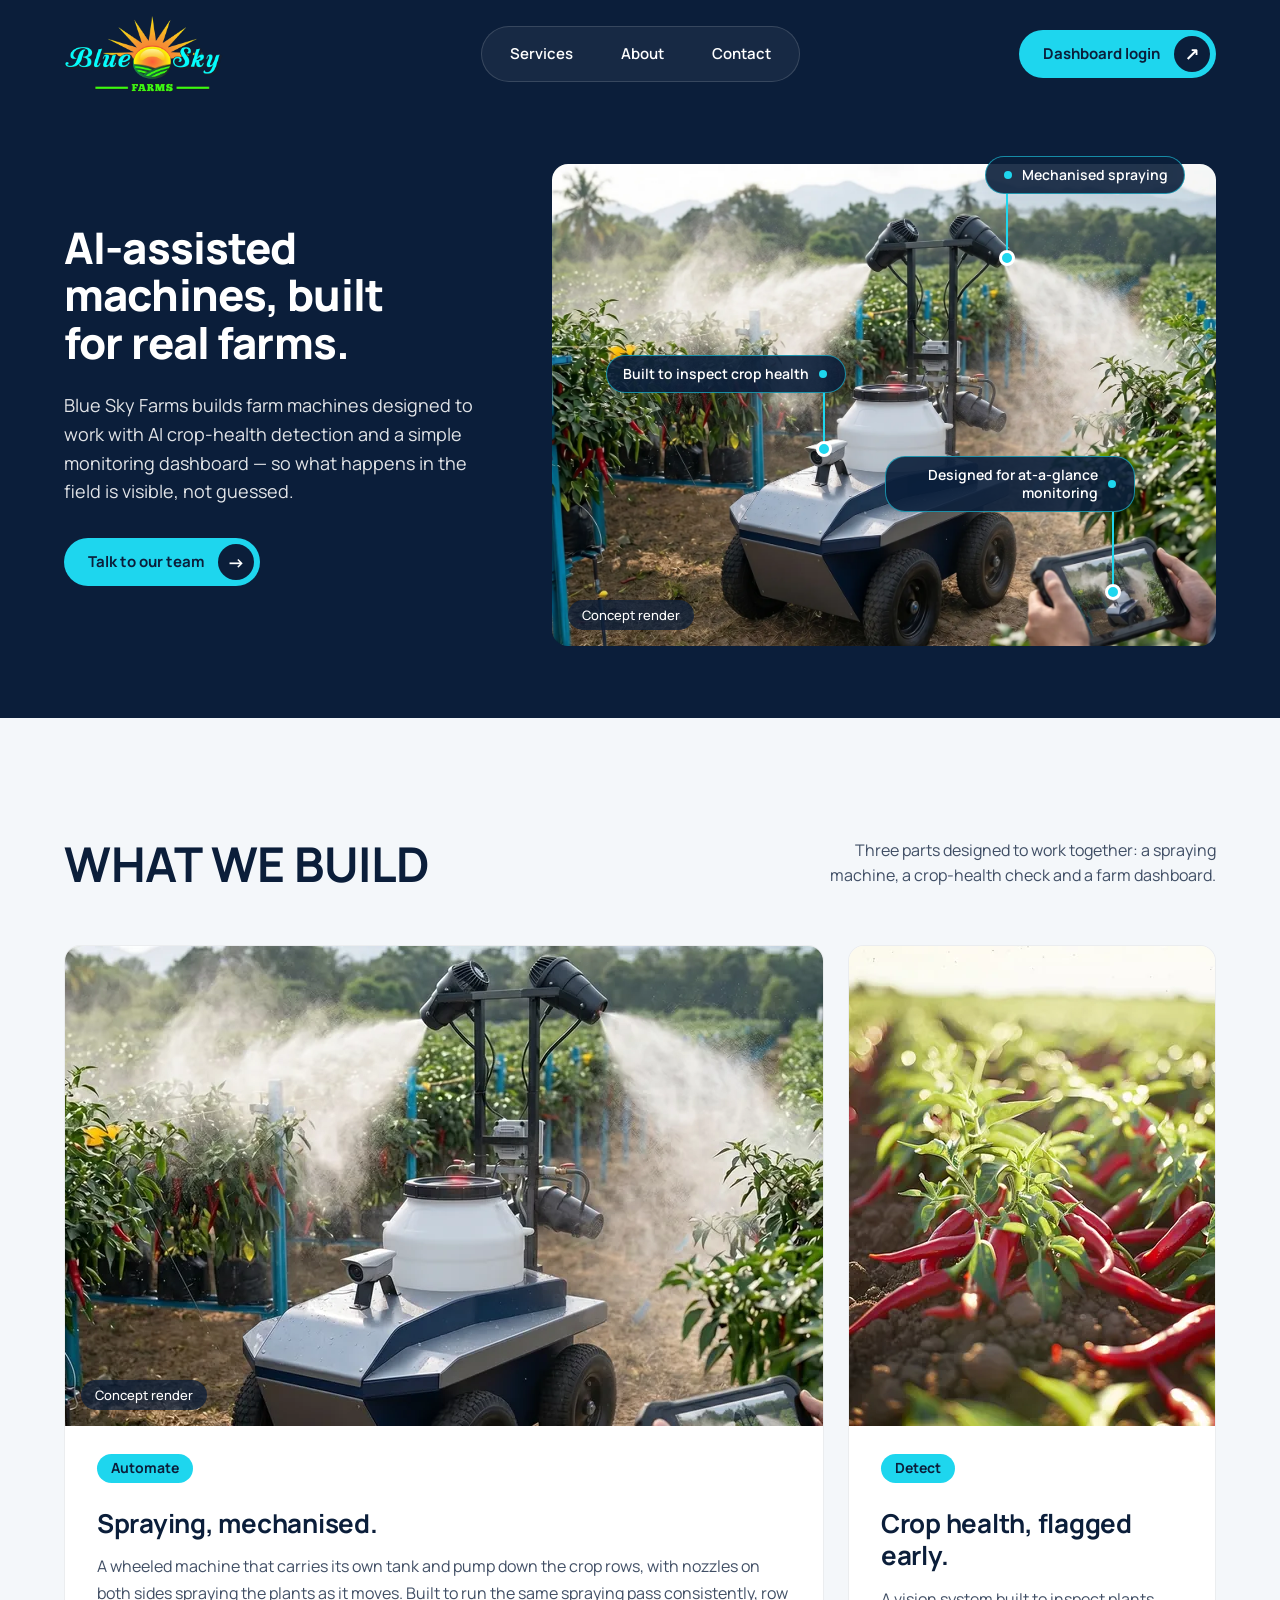
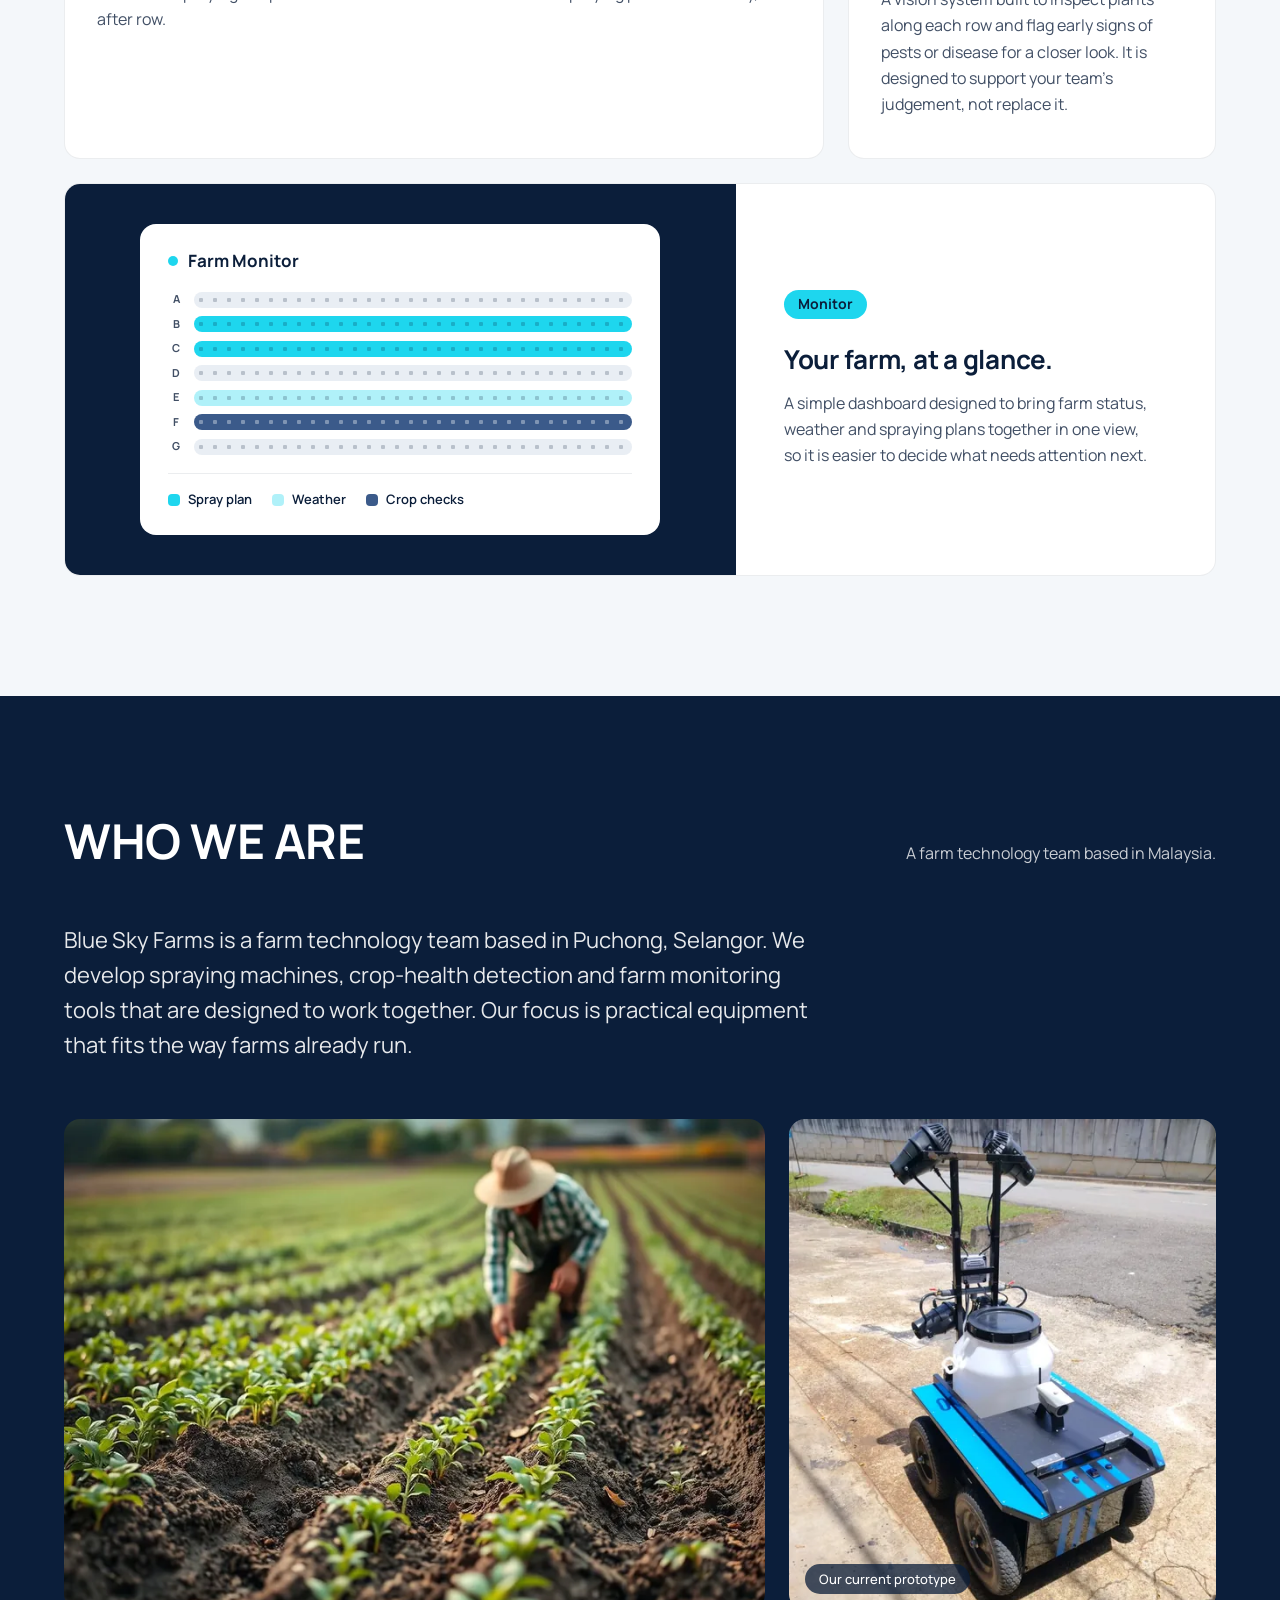
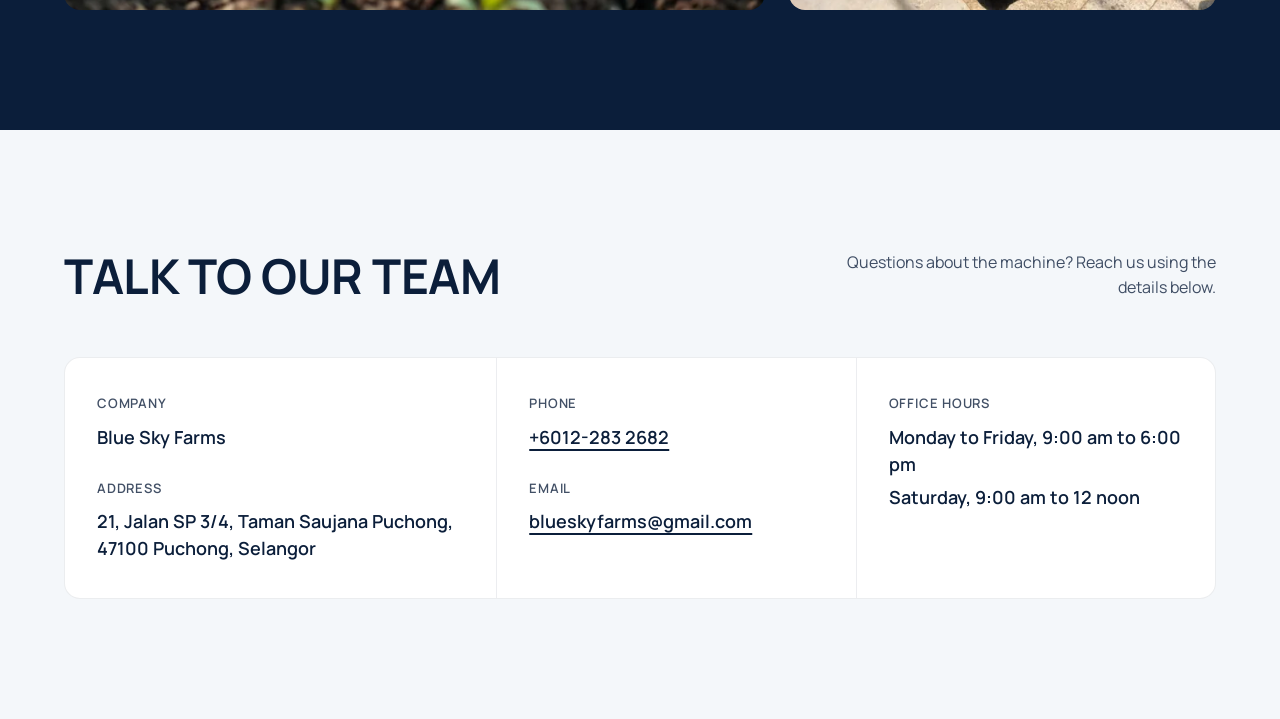
==== site/index.html @ a6cf4df2 "Blue Sky Farms landing page: public launch build (PRD v2.2) Plain HTML + CSS site with the wheeled-m" ====
<!DOCTYPE html>
<html lang="en">
<head>
  <meta charset="utf-8">
  <meta name="viewport" content="width=device-width, initial-scale=1">
  <title>Blue Sky Farms — AI-assisted machines, built for real farms</title>
  <meta name="description" content="Blue Sky Farms builds AI-assisted spraying machines for farms, designed to work with crop-health detection and a simple monitoring dashboard.">

  <!-- Share preview (Open Graph) -->
  <meta property="og:type" content="website">
  <meta property="og:site_name" content="Blue Sky Farms">
  <meta property="og:title" content="Blue Sky Farms — AI-assisted machines, built for real farms">
  <meta property="og:description" content="Blue Sky Farms builds AI-assisted spraying machines for farms, designed to work with crop-health detection and a simple monitoring dashboard.">
  <meta property="og:url" content="https://blueskyfarm.site/">
  <meta property="og:image" content="https://blueskyfarm.site/assets/og-image.jpg">
  <meta property="og:image:width" content="1200">
  <meta property="og:image:height" content="630">
  <meta property="og:image:alt" content="Concept render of the Blue Sky Farms wheeled sprayer misting rows of chilli plants">
  <meta name="twitter:card" content="summary_large_image">

  <!-- Favicon: the logo's sun mark -->
  <link rel="icon" href="assets/favicon.ico" sizes="any">
  <link rel="icon" href="assets/favicon-48.png" type="image/png" sizes="48x48">
  <link rel="apple-touch-icon" href="assets/apple-touch-icon.png">

  <link rel="preconnect" href="https://fonts.googleapis.com">
  <link rel="preconnect" href="https://fonts.gstatic.com" crossorigin>
  <link rel="stylesheet" href="https://fonts.googleapis.com/css2?family=Manrope:wght@400;500;600;700;800&amp;display=swap">
  <link rel="stylesheet" href="styles.css">
</head>
<body>

  <!-- M1: Navigation -->
  <header class="band band--navy site-header">
    <nav class="canvas nav" aria-label="Main">
      <img class="nav__logo" src="assets/logo.png" alt="Blue Sky Farms" width="490" height="240">
      <ul class="nav__links">
        <li><a class="nav__link" href="#services">Services</a></li>
        <li><a class="nav__link" href="#about">About</a></li>
        <li><a class="nav__link" href="#contact">Contact</a></li>
      </ul>
      <a class="cta" href="https://edu-farm-theta.vercel.app/login" target="_blank" rel="noopener">Dashboard login <span class="cta__arrow" aria-hidden="true">↗</span></a>
    </nav>
  </header>

  <main>

    <!-- M2: Hero -->
    <section class="band band--navy hero" id="hero" aria-labelledby="hero-title">
      <div class="canvas hero__grid">
        <div class="hero__copy">
          <h1 class="hero__title" id="hero-title">AI-assisted machines, built for real farms.</h1>
          <p class="hero__sub">Blue Sky Farms builds farm machines designed to work with AI crop-health detection and a simple monitoring dashboard — so what happens in the field is visible, not guessed.</p>
          <a class="cta" href="#contact">Talk to our team <span class="cta__arrow" aria-hidden="true">→</span></a>
        </div>

        <figure class="hero__media">
          <div class="hero__frame">
            <img class="hero__image" src="assets/hero.webp" alt="Concept render of our wheeled sprayer misting rows of chilli plants, watched on a handheld tablet" width="1600" height="1161">
            <ul class="hotspots">
              <li class="hotspot hotspot--spray"><span class="hotspot__dot" aria-hidden="true"></span><span class="hotspot__line" aria-hidden="true"></span><span class="hotspot__label">Mechanised spraying</span></li>
              <li class="hotspot hotspot--camera hotspot--end"><span class="hotspot__dot" aria-hidden="true"></span><span class="hotspot__line" aria-hidden="true"></span><span class="hotspot__label">Built to inspect crop health</span></li>
              <li class="hotspot hotspot--tablet hotspot--end"><span class="hotspot__dot" aria-hidden="true"></span><span class="hotspot__line" aria-hidden="true"></span><span class="hotspot__label">Designed for at-a-glance monitoring</span></li>
            </ul>
          </div>
          <figcaption class="tag hero__caption">Concept render</figcaption>
        </figure>
      </div>
    </section>

    <!-- M3: Services -->
    <section class="band band--light section" id="services" aria-labelledby="services-title">
      <div class="canvas">
        <div class="section__head">
          <h2 class="section__title" id="services-title">What we build</h2>
          <p class="section__desc">Three parts designed to work together: a spraying machine, a crop-health check and a farm dashboard.</p>
        </div>

        <ul class="pillars">
          <li class="pillar pillar--wide">
            <div class="pillar__media">
              <img src="assets/svc-automate.webp" alt="Concept render of the sprayer's fan misters spraying both sides of a chilli row" width="866" height="480">
              <p class="tag media__tag">Concept render</p>
            </div>
            <div class="pillar__text">
              <h3 class="pillar__name">Automate</h3>
              <p class="pillar__line">Spraying, mechanised.</p>
              <p class="pillar__body">A wheeled machine that carries its own tank and pump down the crop rows, with nozzles on both sides spraying the plants as it moves. Built to run the same spraying pass consistently, row after row.</p>
            </div>
          </li>
          <li class="pillar">
            <div class="pillar__media">
              <img src="assets/svc-detect.webp" alt="Ripe red chillies on plants in the field" width="420" height="480">
            </div>
            <div class="pillar__text">
              <h3 class="pillar__name">Detect</h3>
              <p class="pillar__line">Crop health, flagged early.</p>
              <p class="pillar__body">A vision system built to inspect plants along each row and flag early signs of pests or disease for a closer look. It is designed to support your team's judgement, not replace it.</p>
            </div>
          </li>
          <li class="pillar pillar--full">
            <div class="pillar__media pillar__media--monitor" role="img" aria-label="Farm Monitor field map illustration: crop rows marked for spray plan, weather and crop checks">
              <div class="field" aria-hidden="true">
                <p class="field__title">Farm Monitor</p>
                <ul class="field__rows">
                  <li class="field__row"><span class="field__letter">A</span><span class="field__bed"></span></li>
                  <li class="field__row field__row--spray"><span class="field__letter">B</span><span class="field__bed"></span></li>
                  <li class="field__row field__row--spray"><span class="field__letter">C</span><span class="field__bed"></span></li>
                  <li class="field__row"><span class="field__letter">D</span><span class="field__bed"></span></li>
                  <li class="field__row field__row--weather"><span class="field__letter">E</span><span class="field__bed"></span></li>
                  <li class="field__row field__row--checks"><span class="field__letter">F</span><span class="field__bed"></span></li>
                  <li class="field__row"><span class="field__letter">G</span><span class="field__bed"></span></li>
                </ul>
                <ul class="field__legend">
                  <li class="field__key field__key--spray">Spray plan</li>
                  <li class="field__key field__key--weather">Weather</li>
                  <li class="field__key field__key--checks">Crop checks</li>
                </ul>
              </div>
            </div>
            <div class="pillar__text">
              <h3 class="pillar__name">Monitor</h3>
              <p class="pillar__line">Your farm, at a glance.</p>
              <p class="pillar__body">A simple dashboard designed to bring farm status, weather and spraying plans together in one view, so it is easier to decide what needs attention next.</p>
            </div>
          </li>
        </ul>

        <!-- M10: Video row. Stays hidden until Farmotic's written OK (PRD §9) -->
        <section class="inaction" id="in-action" aria-labelledby="in-action-title" hidden>
          <div class="inaction__text">
            <h2 class="inaction__title" id="in-action-title">See it in action</h2>
            <p class="inaction__desc">Our machine at work in the field.</p>
            <p class="inaction__credit">Footage: Blue Sky Farms × Farmotic</p>
          </div>
          <div class="inaction__media">
            <video class="inaction__video" autoplay muted loop playsinline preload="metadata" poster="assets/in-action-poster.webp" width="720" height="900" aria-label="Our wheeled sprayer driving down a ginger row under shade netting, misters running">
              <source src="assets/in-action.mp4" type="video/mp4">
            </video>
            <img class="inaction__poster" src="assets/in-action-poster.webp" alt="Our wheeled sprayer in a ginger row under shade netting" width="720" height="900">
          </div>
        </section>
      </div>
    </section>

    <!-- M4: About -->
    <section class="band band--navy section" id="about" aria-labelledby="about-title">
      <div class="canvas">
        <div class="section__head">
          <h2 class="section__title" id="about-title">Who we are</h2>
          <p class="section__desc">A farm technology team based in Malaysia.</p>
        </div>

        <p class="about__body">Blue Sky Farms is a farm technology team based in Puchong, Selangor. We develop spraying machines, crop-health detection and farm monitoring tools that are designed to work together. Our focus is practical equipment that fits the way farms already run.</p>

        <div class="about__pair">
          <figure class="about__media">
            <img src="assets/about-field.webp" alt="Farmer tending young seedlings in a field" width="800" height="560">
          </figure>
          <figure class="about__media">
            <img src="assets/about-prototype.webp" alt="Our current prototype: a wheeled sprayer with a white tank, fan misters and a deck camera" width="488" height="560">
            <figcaption class="tag media__tag">Our current prototype</figcaption>
          </figure>
        </div>
      </div>
    </section>

    <!-- M5: Contact (also the footer) -->
    <section class="band band--light section" id="contact" aria-labelledby="contact-title">
      <div class="canvas">
        <div class="section__head">
          <h2 class="section__title" id="contact-title">Talk to our team</h2>
          <p class="section__desc">Questions about the machine? Reach us using the details below.</p>
        </div>

        <address class="contact">
          <div class="contact__group">
            <div class="contact__item">
              <p class="contact__label">Company</p>
              <p class="contact__value">Blue Sky Farms</p>
            </div>
            <div class="contact__item">
              <p class="contact__label">Address</p>
              <p class="contact__value">21, Jalan SP 3/4, Taman Saujana Puchong, 47100 Puchong, Selangor</p>
            </div>
          </div>
          <div class="contact__group">
            <div class="contact__item">
              <p class="contact__label">Phone</p>
              <p class="contact__value"><a class="contact__link" href="tel:+60122832682">+6012-283 2682</a></p>
            </div>
            <div class="contact__item">
              <p class="contact__label">Email</p>
              <p class="contact__value"><a class="contact__link" href="mailto:blueskyfarms@gmail.com">blueskyfarms@gmail.com</a></p>
            </div>
          </div>
          <div class="contact__group">
            <div class="contact__item">
              <p class="contact__label">Office hours</p>
              <p class="contact__value">Monday to Friday, 9:00 am to 6:00 pm</p>
              <p class="contact__value">Saturday, 9:00 am to 12 noon</p>
            </div>
          </div>
        </address>
      </div>
    </section>

  </main>

</body>
</html>
---- site/styles.css ----
/* ---------- Tokens (PRD §4.4) ---------- */
:root {
  --navy: #0B1E3A;
  --accent: #1ED6EE;   /* fills, labels, CTA background only; never text on white */
  --light: #F4F7FA;
  --white: #FFFFFF;

  --canvas: 1440px;
  --gutter: 64px;
  --radius: 16px;
  --pill: 999px;

  --font: "Manrope", system-ui, sans-serif;
}

/* ---------- Base + canvas (M7: 1440 design, fluid below) ---------- */
*,
*::before,
*::after {
  box-sizing: border-box;
}

html {
  scroll-behavior: smooth;
}

body {
  margin: 0;
  background: var(--navy);
  color: var(--navy);
  font-family: var(--font);
  font-size: 16px;
  line-height: 1.5;
}

img {
  display: block;
}

/* Bands span the full window; .canvas holds content at 1440 */
.band {
  width: 100%;
}

.band--navy {
  background: var(--navy);
  color: var(--white);
}

.band--light {
  background: var(--light);
  color: var(--navy);
}

.canvas {
  width: 100%;
  max-width: var(--canvas);
  margin: 0 auto;
  padding: 0 var(--gutter);
}

:focus-visible {
  outline: 2px solid var(--accent);
  outline-offset: 3px;
}

/* ---------- M1: Navigation ---------- */
.nav {
  display: grid;
  grid-template-columns: 1fr auto 1fr;
  align-items: center;
  height: 108px;
}

.nav__logo {
  width: auto;
  height: 78px;
}

.nav .cta {
  justify-self: end;
}

.nav__links {
  display: flex;
  gap: 4px;
  margin: 0;
  padding: 6px;
  list-style: none;
  border: 1px solid rgba(255, 255, 255, 0.14);
  border-radius: var(--pill);
  background: rgba(255, 255, 255, 0.05);
}

.nav__link {
  display: block;
  padding: 10px 22px;
  border-radius: var(--pill);
  color: var(--white);
  font-size: 15px;
  font-weight: 600;
  text-decoration: none;
  text-underline-offset: 6px;
  text-decoration-thickness: 2px;
}

.nav__link:hover {
  background: rgba(255, 255, 255, 0.1);
  text-decoration-line: underline;
}

/* Pill CTA with arrow (shared by nav and hero) */
.cta {
  display: inline-flex;
  align-items: center;
  gap: 14px;
  padding: 6px 6px 6px 24px;
  border-radius: var(--pill);
  background: var(--accent);
  color: var(--navy);
  font-size: 15px;
  font-weight: 700;
  text-decoration: none;
}

.cta__arrow {
  display: grid;
  place-items: center;
  width: 36px;
  height: 36px;
  border-radius: var(--pill);
  background: var(--navy);
  color: var(--white);
  font-size: 18px;
  line-height: 1;
}

.cta:hover {
  background: var(--white);
}

/* ---------- M2: Hero ---------- */
.hero {
  padding: 56px 0 72px;
}

.hero__grid {
  display: grid;
  grid-template-columns: minmax(300px, 440px) minmax(0, 1fr);
  gap: 48px;
  align-items: center;
}

.hero__copy {
  max-width: 440px;
}

.hero__title {
  margin: 0;
  color: var(--white);
  font-size: clamp(36px, 3.4vw, 48px);
  font-weight: 800;
  line-height: 1.1;
  letter-spacing: -0.02em;
  text-wrap: balance;
}

.hero__sub {
  margin: 24px 0 32px;
  color: rgba(255, 255, 255, 0.88);
  font-size: 18px;
  line-height: 1.6;
}

.hero__media {
  position: relative;
  margin: 0;
}

/* The frame has the image's exact ratio, so hotspot percentages map onto
   the same point of the render at every width. */
.hero__frame {
  position: relative;
  aspect-ratio: 1600 / 1161;
  border-radius: var(--radius);
  background: var(--navy);
}

.hero__image {
  width: 100%;
  height: 100%;
  border-radius: var(--radius);
  object-fit: cover;
}

.hero__caption {
  position: absolute;
  bottom: 16px;
  left: 16px;
}

/* Callout labels. Each .hotspot box sits exactly on its part (percent of the
   frame); the line runs up from the dot and the label sits on top of it.
   Positions are tied to the current assets/hero.webp crop (BSF_prototype_image2.png
   cropped to 2304x1672). If the image or crop changes, re-measure them. */
.hotspots {
  margin: 0;
  padding: 0;
  list-style: none;
}

.hotspot {
  position: absolute;
  width: 0;
  height: 0;
  --len: 56px;
}

.hotspot--spray  { left: 68.5%; top: 19.6%; --len: 64px; }   /* right fan mister outlet */
.hotspot--camera { left: 41%;   top: 59.1%; }                /* deck camera */
.hotspot--tablet { left: 84.5%; top: 88.9%; --len: 80px; }   /* tablet in hand */

.hotspot__dot {
  position: absolute;
  top: -8px;
  left: -8px;
  width: 16px;
  height: 16px;
  border: 3px solid var(--white);
  border-radius: var(--pill);
  background: var(--accent);
}

.hotspot__line {
  position: absolute;
  bottom: 8px;
  left: -1px;
  width: 2px;
  height: calc(var(--len) - 8px);
  background: var(--accent);
}

.hotspot__label {
  position: absolute;
  bottom: var(--len);
  left: -22px;
  display: flex;
  align-items: center;
  gap: 10px;
  width: max-content;
  max-width: 250px;
  padding: 9px 16px 9px 18px;
  border: 1px solid rgba(30, 214, 238, 0.6);
  border-radius: 20px;
  background: rgba(11, 30, 58, 0.9);
  color: var(--white);
  font-size: 14px;
  font-weight: 600;
  line-height: 1.3;
}

.hotspot__label::before {   /* marker lines up with the connector */
  content: "";
  flex: none;
  width: 8px;
  height: 8px;
  border-radius: var(--pill);
  background: var(--accent);
}

/* Labels that sit to the left of their dot */
.hotspot--end .hotspot__label {
  left: auto;
  right: -22px;
  flex-direction: row-reverse;
  padding: 9px 18px 9px 16px;
  text-align: right;
}

/* Fluid range: below 1100px the two columns get too narrow for the labels,
   so the copy sits above a full-width image. (Mobile, <= 900px, is step 5.) */
@media (max-width: 1100px) {
  .hero__grid {
    grid-template-columns: minmax(0, 1fr);
    gap: 40px;
  }

  .hero__copy {
    max-width: 640px;
  }
}

/* "Concept render" tag: shared by the hero and every image showing the machine */
.tag {
  margin: 0;
  padding: 6px 14px;
  border-radius: var(--pill);
  background: rgba(11, 30, 58, 0.75);
  color: var(--white);
  font-size: 13px;
  font-weight: 500;
  line-height: 1.4;
}

.media__tag {
  position: absolute;
  bottom: 16px;
  left: 16px;
}

/* ---------- Section heading row (Paulvante rhythm) ---------- */
.section {
  padding: 120px 0;
}

.section__head {
  display: flex;
  align-items: flex-end;
  justify-content: space-between;
  gap: 64px;
  margin-bottom: 56px;
}

.section__title {
  margin: 0;
  font-size: 48px;
  font-weight: 700;
  line-height: 1.05;
  letter-spacing: -0.01em;
  text-transform: uppercase;
}

.section__desc {
  max-width: 400px;
  margin: 0;
  color: rgba(11, 30, 58, 0.78);
  font-size: 16px;
  line-height: 1.6;
  text-align: right;
}

/* ---------- M3: Services ---------- */
/* Bento (v1.3 §4.7): row 1 = Automate (2 of 3 columns) + Detect;
   row 2 = Monitor across the full width, schematic beside the text. */
.pillars {
  display: grid;
  grid-template-columns: repeat(3, minmax(0, 1fr));
  gap: 24px;
  margin: 0;
  padding: 0;
  list-style: none;
}

.pillar {
  display: flex;
  flex-direction: column;
  overflow: hidden;         /* media takes the card's top corners */
  border: 1px solid rgba(11, 30, 58, 0.08);
  border-radius: var(--radius);
  background: var(--white);
}

.pillar--wide {
  grid-column: span 2;
}

.pillar--full {
  grid-column: 1 / -1;
  display: grid;
  grid-template-columns: minmax(0, 7fr) minmax(0, 5fr);
}

.pillar__media {
  position: relative;
  height: 480px;
}

.pillar__media img {
  width: 100%;
  height: 100%;
  object-fit: cover;
}

.pillar__text {
  padding: 28px 32px 40px;
}

.pillar--full .pillar__text {
  align-self: center;
  max-width: 460px;
  padding: 48px;
}

/* ---------- Field-map schematic (v1.3 §4.6) ----------
   Top-down view of crop rows. Words: the title and the three legend labels
   only; row labels are letters. Colours: shades of accent and navy only. */
.pillar__media--monitor {
  display: grid;
  place-items: center;
  height: auto;
  min-height: 360px;
  padding: 40px;
  background: var(--navy);
}

.field {
  --spray: var(--accent);
  --weather: rgba(30, 214, 238, 0.35);
  --checks: #3B5A8A;           /* lighter shade of --navy */
  --bed: #E9EEF4;
  width: 100%;
  max-width: 520px;
  padding: 24px 28px 26px;
  border-radius: var(--radius);
  background: var(--white);
  color: var(--navy);
}

.field__title {
  display: flex;
  align-items: center;
  gap: 10px;
  margin: 0 0 18px;
  font-size: 17px;
  font-weight: 700;
}

.field__title::before {
  content: "";
  width: 10px;
  height: 10px;
  border-radius: var(--pill);
  background: var(--accent);
}

.field__rows {
  display: grid;
  gap: 8px;
  margin: 0;
  padding: 0;
  list-style: none;
}

.field__row {
  display: grid;
  grid-template-columns: 16px 1fr;
  align-items: center;
  gap: 10px;
}

.field__letter {
  color: rgba(11, 30, 58, 0.78);
  font-size: 11px;
  font-weight: 700;
  text-align: center;
}

/* A bed: a row of plants seen from above (dot texture), tinted by its legend colour */
.field__bed {
  height: 16px;
  border-radius: var(--pill);
  background:
    radial-gradient(circle, rgba(11, 30, 58, 0.22) 2px, transparent 2.5px) 0 50% / 14px 14px repeat-x,
    var(--bed);
}

.field__row--spray   .field__bed { background-color: var(--spray); }
.field__row--weather .field__bed { background-color: var(--weather); }
.field__row--checks  .field__bed { background-color: var(--checks); }
.field__row--checks  .field__bed { background-image: radial-gradient(circle, rgba(255, 255, 255, 0.35) 2px, transparent 2.5px); }

.field__legend {
  display: flex;
  flex-wrap: wrap;
  gap: 8px 20px;
  margin: 18px 0 0;
  padding: 16px 0 0;
  border-top: 1px solid rgba(11, 30, 58, 0.08);
  list-style: none;
  font-size: 13px;
  font-weight: 600;
}

.field__key {
  display: flex;
  align-items: center;
  gap: 8px;
}

.field__key::before {
  content: "";
  width: 12px;
  height: 12px;
  border-radius: 4px;
}

.field__key--spray::before   { background: var(--spray); }
.field__key--weather::before { background: var(--weather); }
.field__key--checks::before  { background: var(--checks); }

.pillar__name {             /* accent fill, navy text: never accent text on white */
  display: inline-block;
  margin: 0;
  padding: 6px 14px;
  border-radius: var(--pill);
  background: var(--accent);
  color: var(--navy);
  font-size: 14px;
  font-weight: 700;
  line-height: 1.2;
}

.pillar__line {
  margin: 24px 0 14px;
  color: var(--navy);
  font-size: 26px;
  font-weight: 700;
  line-height: 1.25;
  letter-spacing: -0.01em;
}

.pillar__body {
  margin: 0;
  color: rgba(11, 30, 58, 0.78);
  font-size: 16px;
  line-height: 1.65;
}

/* Section heading row on a navy band */
.band--navy .section__desc {
  color: rgba(255, 255, 255, 0.78);
}

/* ---------- M10: Video row (last row of the Services band) ----------
   The wrapper ships with the hidden attribute until Farmotic's written OK. */
[hidden] {
  display: none !important;
}

.inaction {
  display: grid;
  grid-template-columns: minmax(0, 5fr) minmax(0, 7fr);   /* mirrors the Monitor row */
  align-items: center;
  overflow: hidden;
  margin-top: 24px;
  border: 1px solid rgba(11, 30, 58, 0.08);
  border-radius: var(--radius);
  background: var(--white);
}

.inaction__text {
  max-width: 460px;
  padding: 48px;
}

.inaction__title {
  margin: 0;
  color: var(--navy);
  font-size: 36px;
  font-weight: 700;
  line-height: 1.1;
  letter-spacing: -0.01em;
  text-transform: uppercase;
}

.inaction__desc {
  margin: 16px 0 0;
  color: rgba(11, 30, 58, 0.78);
  font-size: 18px;
  line-height: 1.6;
}

.inaction__credit {
  margin: 12px 0 0;
  color: rgba(11, 30, 58, 0.78);
  font-size: 14px;
}

.inaction__media {
  display: grid;
  place-items: center;
  align-self: stretch;
  padding: 40px;
  background: var(--navy);
}

.inaction__video,
.inaction__poster {
  display: block;
  width: 100%;
  max-width: 360px;
  height: auto;
  aspect-ratio: 4 / 5;
  border-radius: var(--radius);
  object-fit: cover;
  background: var(--navy);
}

.inaction__poster {
  display: none;
}

/* Reduced motion: no moving video, show the still instead */
@media (prefers-reduced-motion: reduce) {
  .inaction__video  { display: none; }
  .inaction__poster { display: block; }
}

/* ---------- M4: About ---------- */
.about__body {
  max-width: 760px;
  margin: 0 0 56px;
  color: rgba(255, 255, 255, 0.9);
  font-size: 22px;
  line-height: 1.6;
}

.about__pair {
  display: grid;
  grid-template-columns: 800fr 488fr;
  gap: 24px;
}

.about__media {
  position: relative;
  margin: 0;
}

.about__media img {
  width: 100%;
  height: auto;
  aspect-ratio: auto 800 / 560;
  border-radius: var(--radius);
  object-fit: cover;
}

/* ---------- M5: Contact (also the footer) ---------- */
.contact {
  display: grid;
  grid-template-columns: minmax(0, 1.2fr) minmax(0, 1fr) minmax(0, 1fr);
  margin: 0;
  border: 1px solid rgba(11, 30, 58, 0.08);
  border-radius: var(--radius);
  background: var(--white);
  font-style: normal;
}

.contact__group {
  display: grid;
  align-content: start;
  gap: 28px;
  padding: 36px 32px;
}

.contact__group + .contact__group {
  border-left: 1px solid rgba(11, 30, 58, 0.08);
}

.contact__label {
  margin: 0 0 10px;
  color: rgba(11, 30, 58, 0.78);
  font-size: 13px;
  font-weight: 600;
  letter-spacing: 0.06em;
  text-transform: uppercase;
}

.contact__value {
  margin: 0;
  color: var(--navy);
  font-size: 18px;
  font-weight: 600;
  line-height: 1.5;
}

.contact__value + .contact__value {
  margin-top: 6px;
}

/* Always underlined so they read as links; no hover change (S1).
   Navy, not cyan: cyan is too faint on the light band. */
.contact__link {
  color: var(--navy);
  text-decoration: underline;
  text-decoration-color: var(--navy);
  text-decoration-thickness: 2px;
  text-underline-offset: 5px;
}

/* The global cyan focus ring disappears on the light band, so use navy here */
.contact__link:focus-visible {
  outline: 2px solid var(--navy);
  outline-offset: 4px;
  border-radius: 4px;
}

/* ---------- S4: Scroll reveal ----------
   CSS only, progressive enhancement. Nav and hero are never animated.
   Without scroll-timeline support, or with reduced motion on, none of this
   applies and everything is simply visible. The range ends at "entry 100%",
   i.e. once an element is fully on screen it is at full opacity, so content
   at the bottom of the page can't get stuck mid-fade. */
@supports (animation-timeline: view()) {
  @media (prefers-reduced-motion: no-preference) {
    .section__head,
    .pillar,
    .about__body,
    .about__media,
    .inaction,
    .contact {
      animation: reveal linear both;
      animation-timeline: view();
      animation-range: entry 0% entry 100%;
    }

    @keyframes reveal {
      from {
        opacity: 0;
        transform: translateY(24px);
      }
      to {
        opacity: 1;
        transform: none;
      }
    }
  }
}

/* ---------- M7: Mobile (<= 900px): single column ---------- */
@media (max-width: 900px) {
  :root {
    --gutter: 20px;
  }

  /* Nav: logo and CTA only (no hamburger, no JS) */
  .nav {
    grid-template-columns: auto auto;
    justify-content: space-between;
    height: 80px;
  }

  .nav__logo {
    height: 56px;
  }

  .nav__links {
    display: none;
  }

  .cta {
    min-height: 48px;
    font-size: 16px;
  }

  /* Hero: image -> H1 / subhead / CTA -> the three labels as a plain list.
     The figure and frame dissolve (display: contents) so their children can
     be reordered alongside the copy. */
  .hero {
    padding: 8px 0 56px;
  }

  .hero__grid {
    display: flex;
    flex-direction: column;
    gap: 0;
  }

  .hero__media,
  .hero__frame {
    display: contents;
  }

  .hero__image {
    order: 1;
    height: auto;
    aspect-ratio: 1600 / 1161;
  }

  .hero__caption {
    order: 2;
    position: relative;
    bottom: auto;
    left: auto;
    align-self: flex-start;
    margin: -44px 0 0 12px;     /* sits over the image's bottom-left corner */
  }

  .hero__copy {
    order: 3;
    max-width: none;
    margin-top: 32px;
  }

  .hero__title {
    font-size: 34px;
  }

  .hero__sub {
    margin: 16px 0 28px;
  }

  .hotspots {
    order: 4;
    display: grid;
    gap: 10px;
    margin-top: 32px;
  }

  .hotspot,
  .hotspot--end {
    position: static;
    width: auto;
    height: auto;
  }

  .hotspot__dot,
  .hotspot__line {
    display: none;
  }

  .hotspot__label,
  .hotspot--end .hotspot__label {
    position: static;
    flex-direction: row;
    width: auto;
    max-width: none;
    padding: 12px 16px;
    border-radius: 12px;
    font-size: 16px;
    text-align: left;
  }

  /* Section heads stack */
  .section {
    padding: 64px 0;
  }

  .section__head {
    flex-direction: column;
    align-items: flex-start;
    gap: 12px;
    margin-bottom: 32px;
  }

  .section__title {
    font-size: 34px;
  }

  .section__desc {
    max-width: none;
    text-align: left;
  }

  /* Services: Automate, Detect, Monitor, then the video row */
  .pillars {
    grid-template-columns: minmax(0, 1fr);
    gap: 20px;
  }

  .pillar--wide {
    grid-column: auto;
  }

  .pillar--full {
    grid-template-columns: minmax(0, 1fr);
  }

  .pillar__media {
    height: 260px;
  }

  .pillar__media--monitor {
    height: auto;
    min-height: 0;
    padding: 24px 20px;
  }

  .field {
    padding: 20px;
  }

  .pillar__text,
  .pillar--full .pillar__text {
    max-width: none;
    padding: 24px 24px 32px;
  }

  .pillar__line {
    font-size: 22px;
  }

  .inaction {
    grid-template-columns: minmax(0, 1fr);
    margin-top: 20px;
  }

  .inaction__text {
    max-width: none;
    padding: 28px 24px;
  }

  .inaction__title {
    font-size: 28px;
  }

  .inaction__credit {
    font-size: 16px;
  }

  .inaction__media {
    padding: 24px 20px;
  }

  /* About: pair stacks */
  .about__body {
    margin-bottom: 32px;
    font-size: 18px;
  }

  .about__pair {
    grid-template-columns: minmax(0, 1fr);
    gap: 20px;
  }

  /* Contact: one column; links are full 44px+ tap targets */
  .contact {
    grid-template-columns: minmax(0, 1fr);
  }

  .contact__group {
    gap: 24px;
    padding: 28px 24px;
  }

  .contact__group + .contact__group {
    border-top: 1px solid rgba(11, 30, 58, 0.08);
    border-left: 0;
  }

  .contact__link {
    display: inline-flex;
    align-items: center;
    min-height: 44px;
  }
}
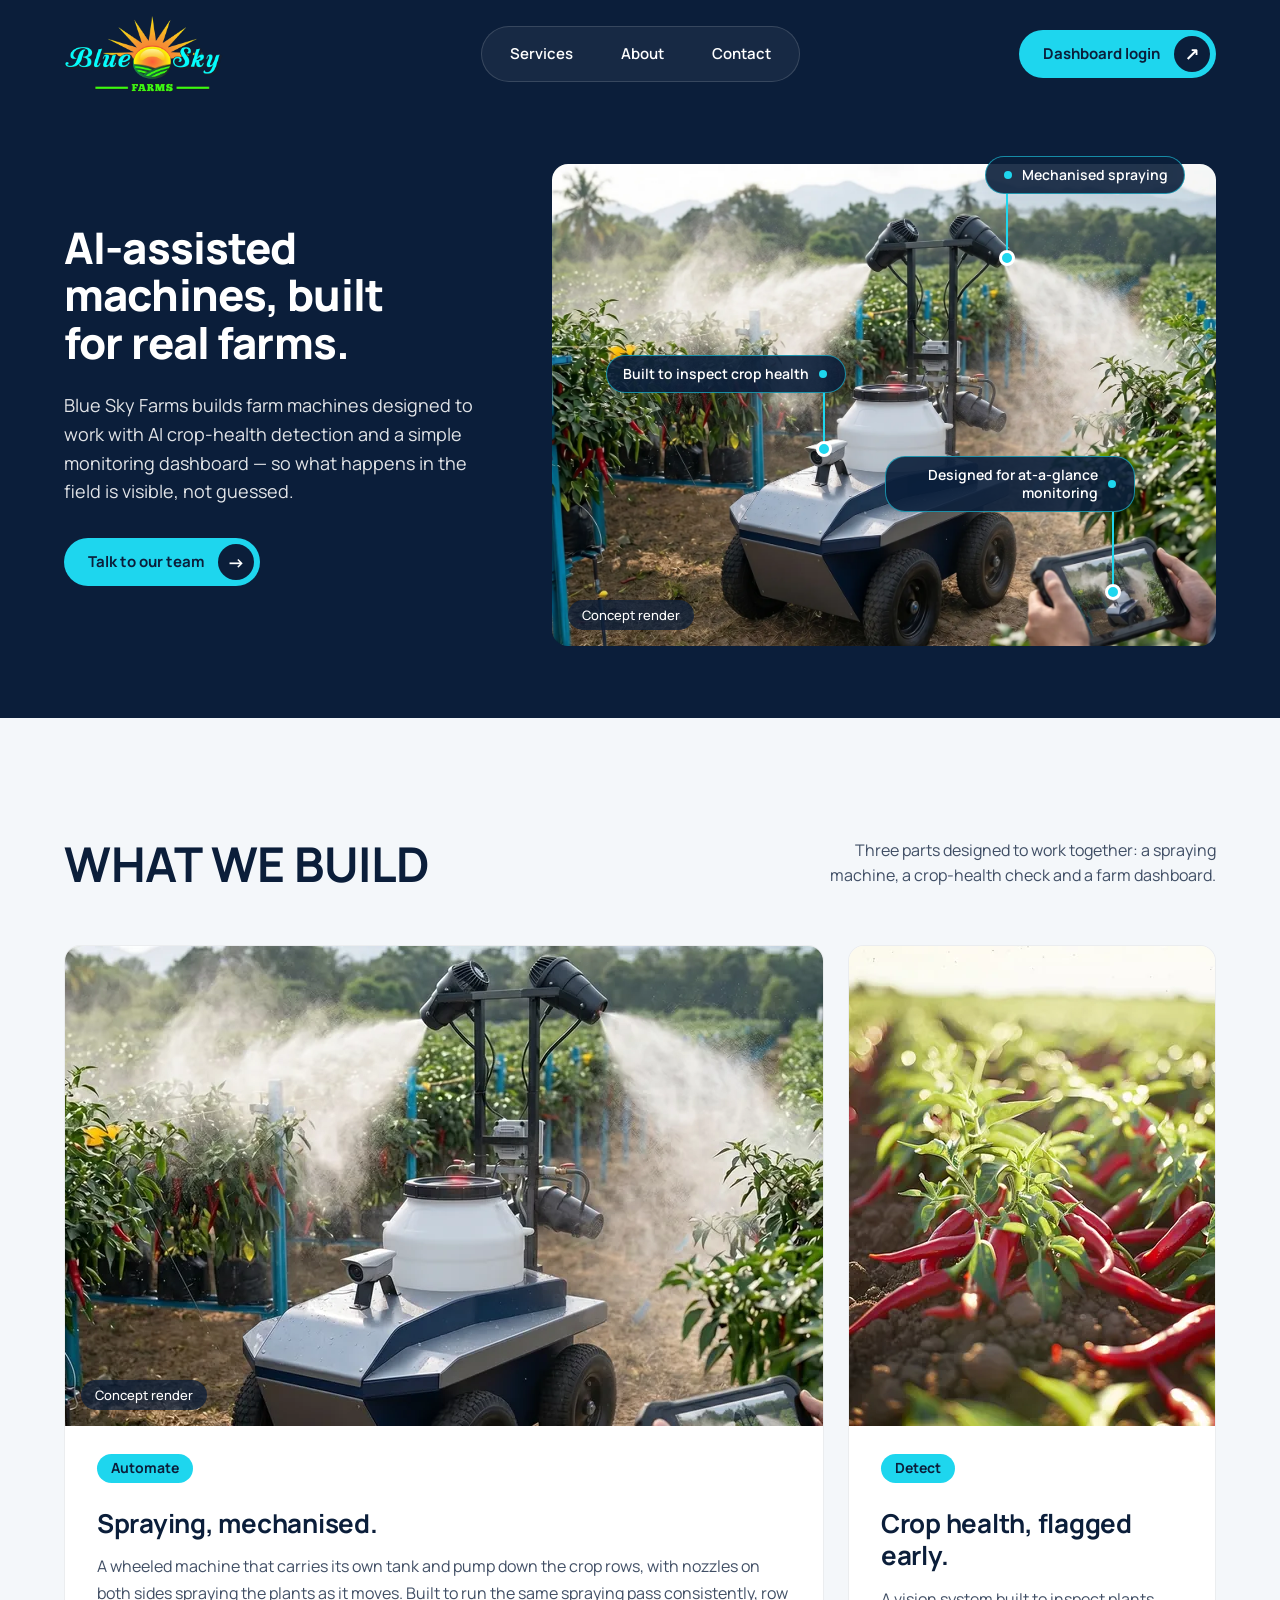
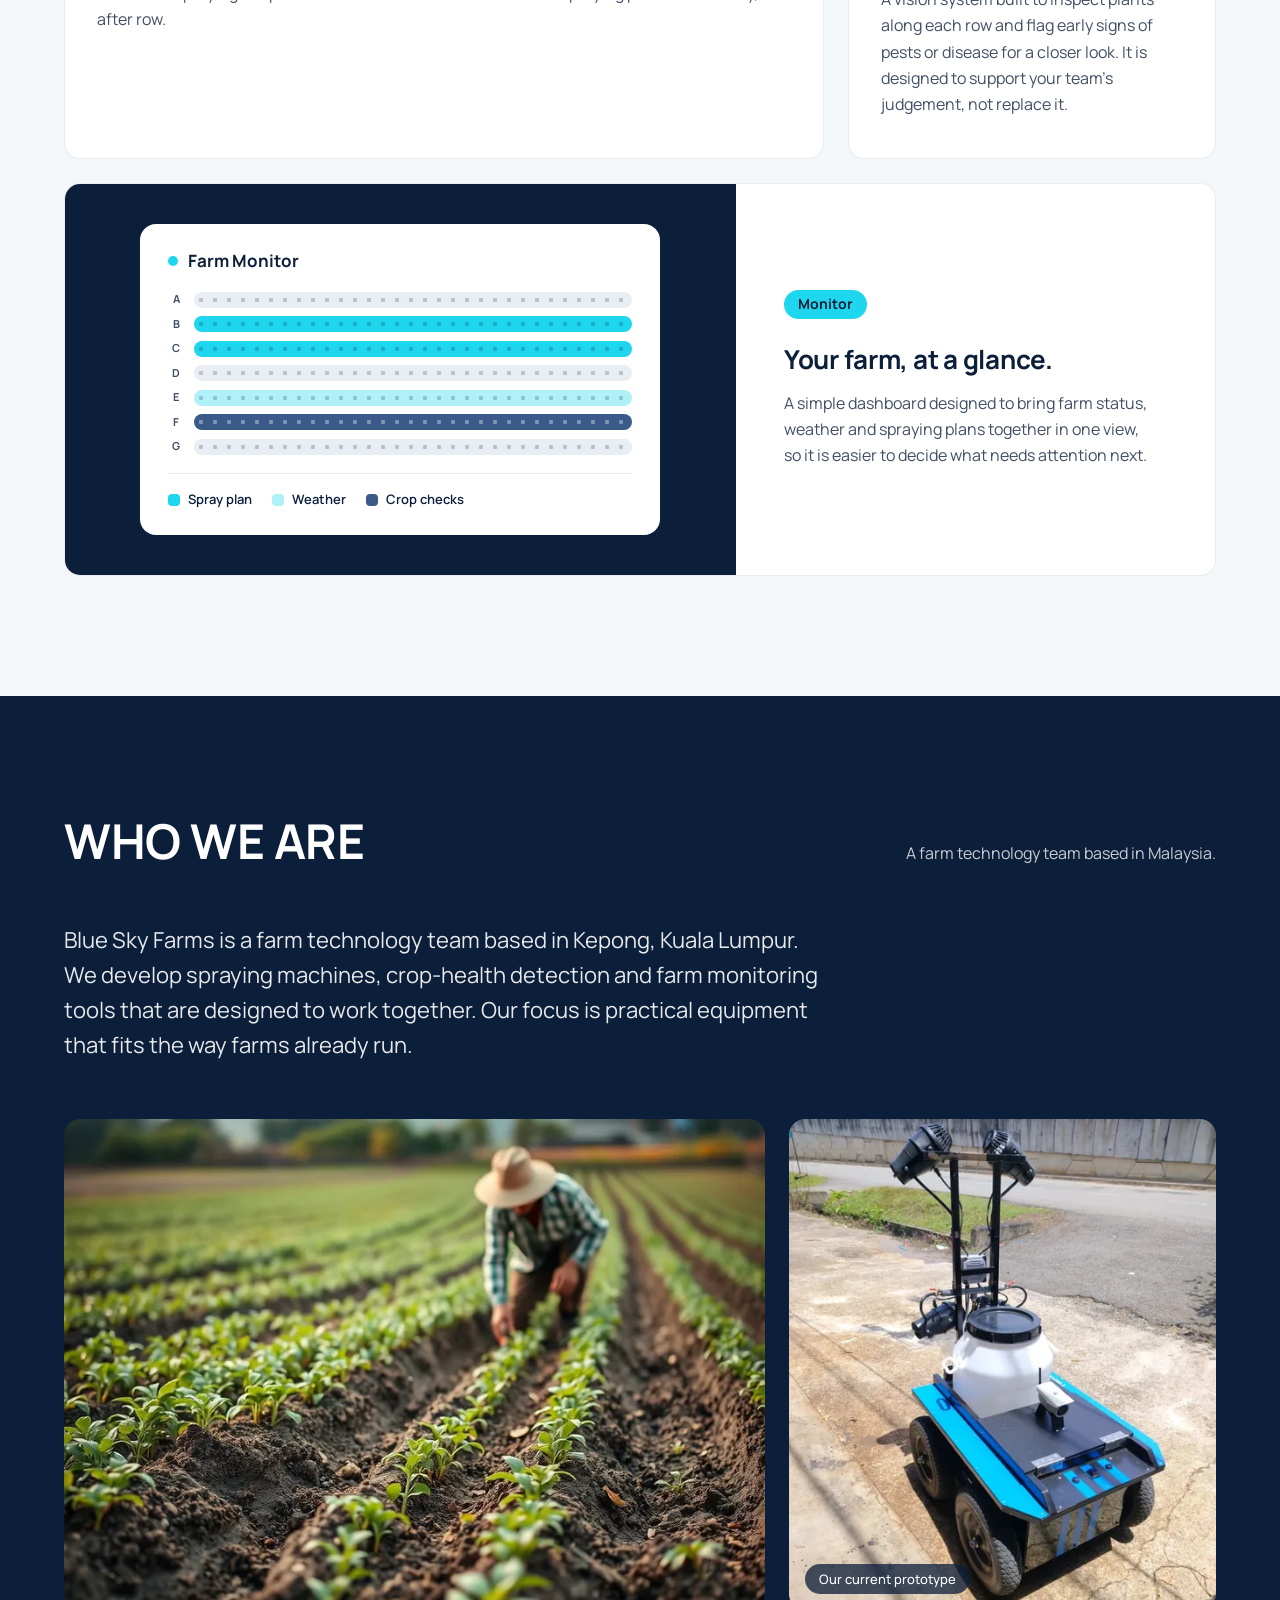
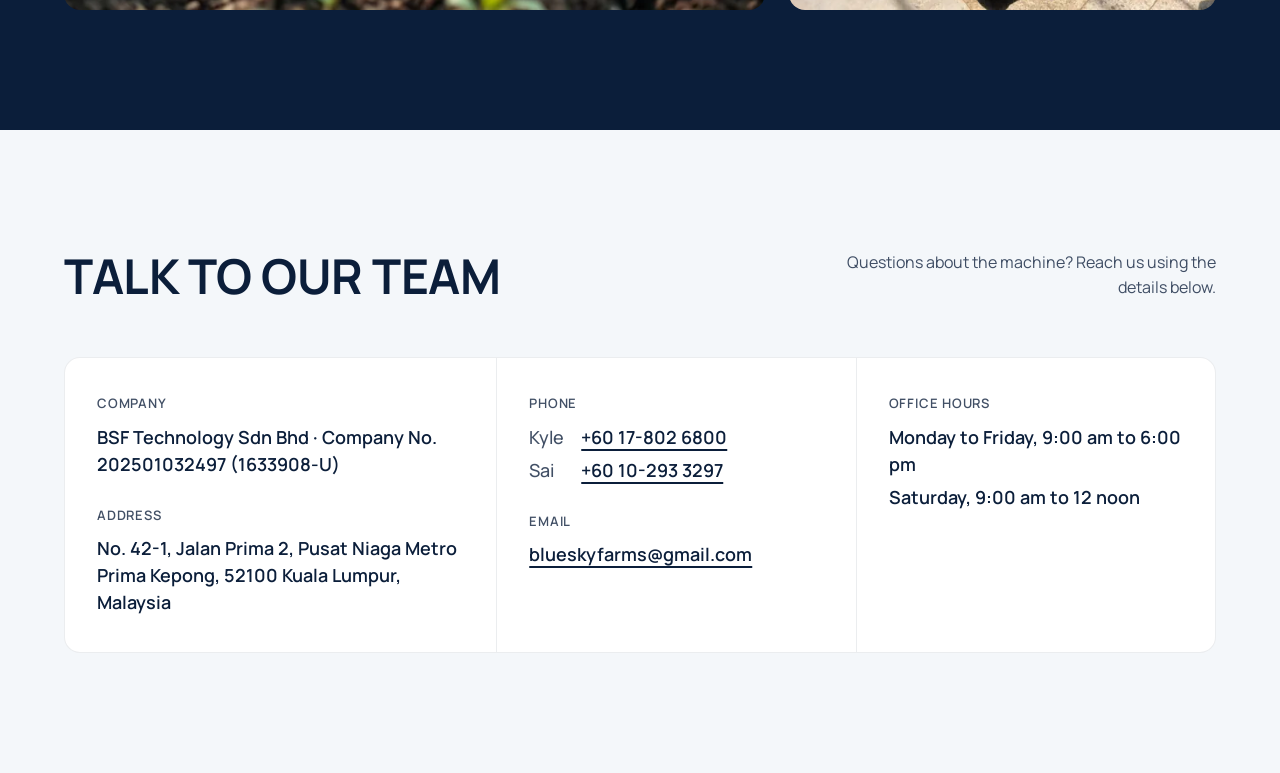
==== commit 3f7d94e8: "Update Contact to BSF Technology details; move location to Kepong - Company line with registration n" ====
--- a/site/index.html
+++ b/site/index.html
@@ -151,7 +151,7 @@
           <p class="section__desc">A farm technology team based in Malaysia.</p>
         </div>
 
-        <p class="about__body">Blue Sky Farms is a farm technology team based in Puchong, Selangor. We develop spraying machines, crop-health detection and farm monitoring tools that are designed to work together. Our focus is practical equipment that fits the way farms already run.</p>
+        <p class="about__body">Blue Sky Farms is a farm technology team based in Kepong, Kuala Lumpur. We develop spraying machines, crop-health detection and farm monitoring tools that are designed to work together. Our focus is practical equipment that fits the way farms already run.</p>
 
         <div class="about__pair">
           <figure class="about__media">
@@ -177,17 +177,18 @@
           <div class="contact__group">
             <div class="contact__item">
               <p class="contact__label">Company</p>
-              <p class="contact__value">Blue Sky Farms</p>
+              <p class="contact__value">BSF Technology Sdn Bhd · Company No. 202501032497 (1633908-U)</p>
             </div>
             <div class="contact__item">
               <p class="contact__label">Address</p>
-              <p class="contact__value">21, Jalan SP 3/4, Taman Saujana Puchong, 47100 Puchong, Selangor</p>
+              <p class="contact__value">No. 42-1, Jalan Prima 2, Pusat Niaga Metro Prima Kepong, 52100 Kuala Lumpur, Malaysia</p>
             </div>
           </div>
           <div class="contact__group">
             <div class="contact__item">
               <p class="contact__label">Phone</p>
-              <p class="contact__value"><a class="contact__link" href="tel:+60122832682">+6012-283 2682</a></p>
+              <p class="contact__value contact__person"><span class="contact__name">Kyle</span> <a class="contact__link" href="tel:+60178026800">+60 17-802 6800</a></p>
+              <p class="contact__value contact__person"><span class="contact__name">Sai</span> <a class="contact__link" href="tel:+60102933297">+60 10-293 3297</a></p>
             </div>
             <div class="contact__item">
               <p class="contact__label">Email</p>
--- a/site/styles.css
+++ b/site/styles.css
@@ -675,6 +675,19 @@
 
 .contact__value + .contact__value {
   margin-top: 6px;
+}
+
+/* Two named phone contacts: name column, then the number */
+.contact__person {
+  display: flex;
+  align-items: baseline;
+  gap: 12px;
+}
+
+.contact__name {
+  min-width: 40px;
+  color: rgba(11, 30, 58, 0.78);
+  font-weight: 500;
 }
 
 /* Always underlined so they read as links; no hover change (S1).
@@ -942,4 +955,12 @@
     align-items: center;
     min-height: 44px;
   }
-}
+
+  .contact__person {
+    align-items: center;
+  }
+
+  .contact__value + .contact__person {
+    margin-top: 0;
+  }
+}
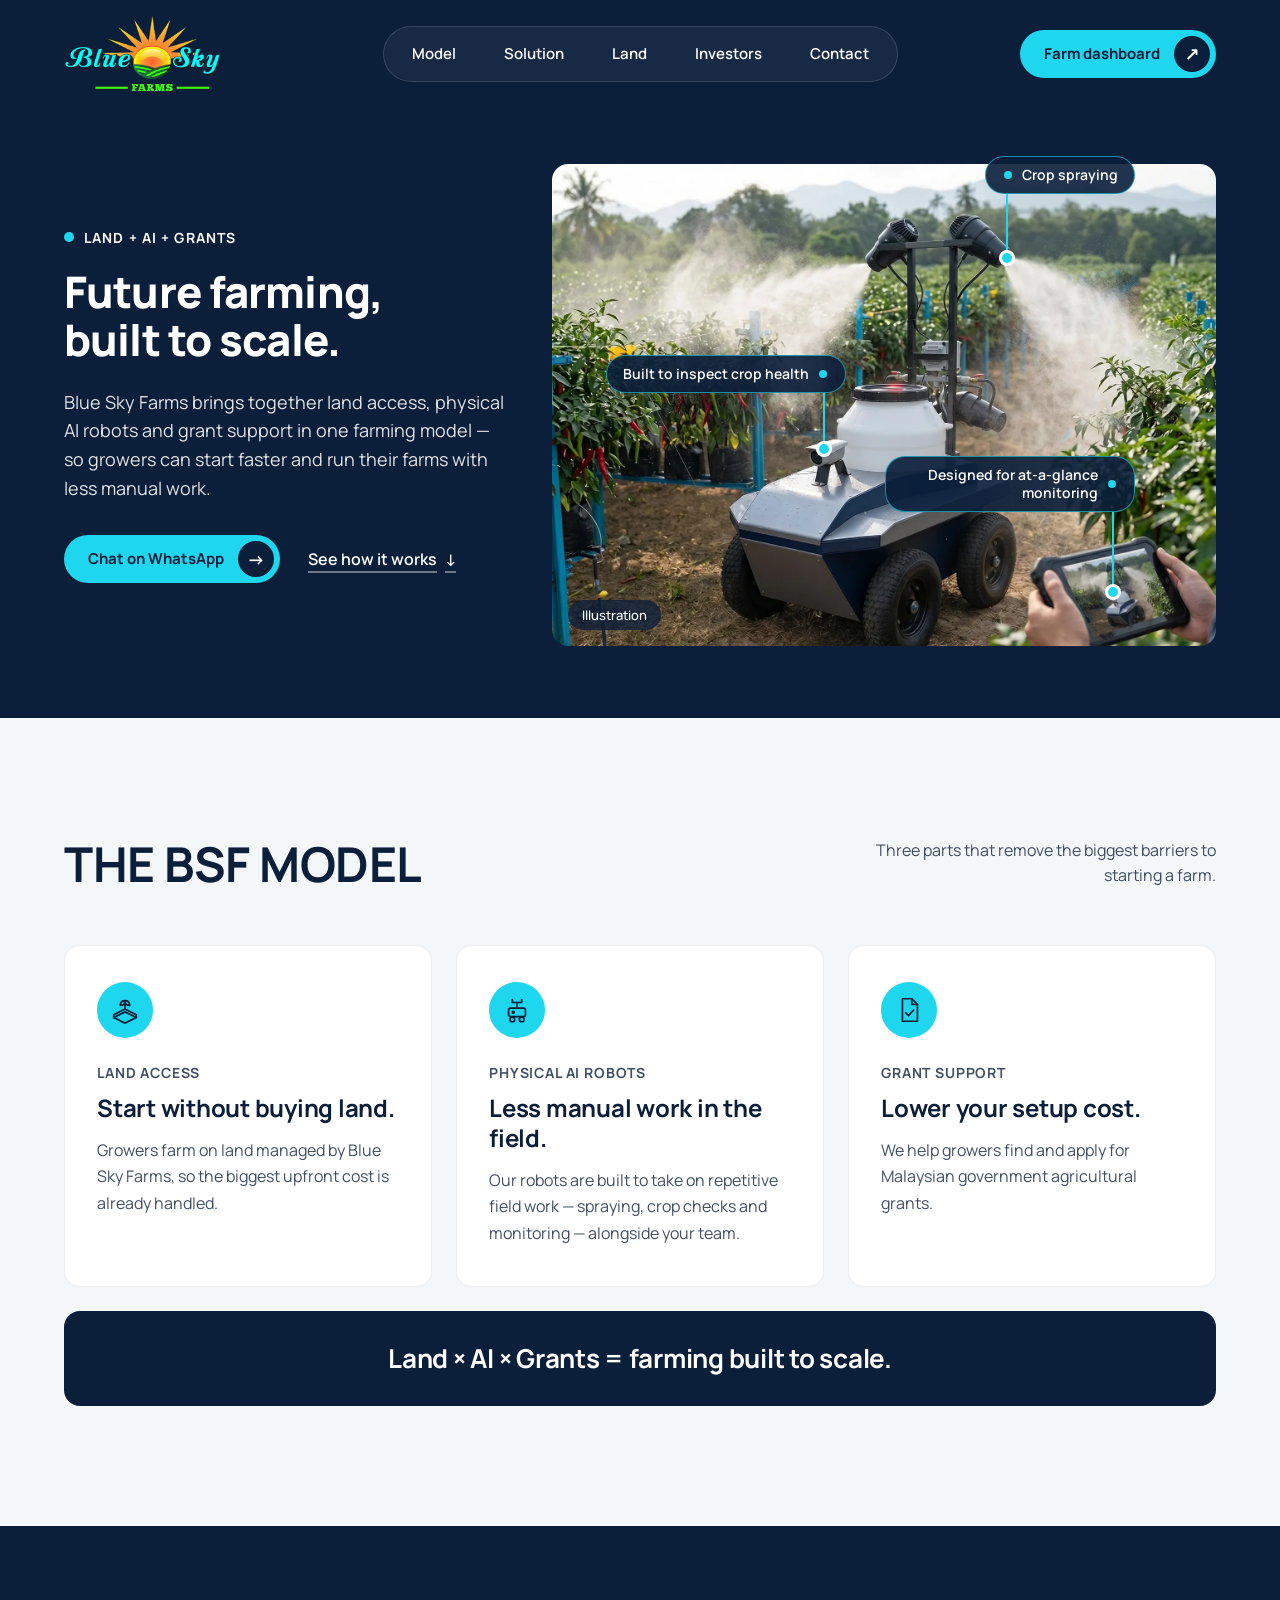
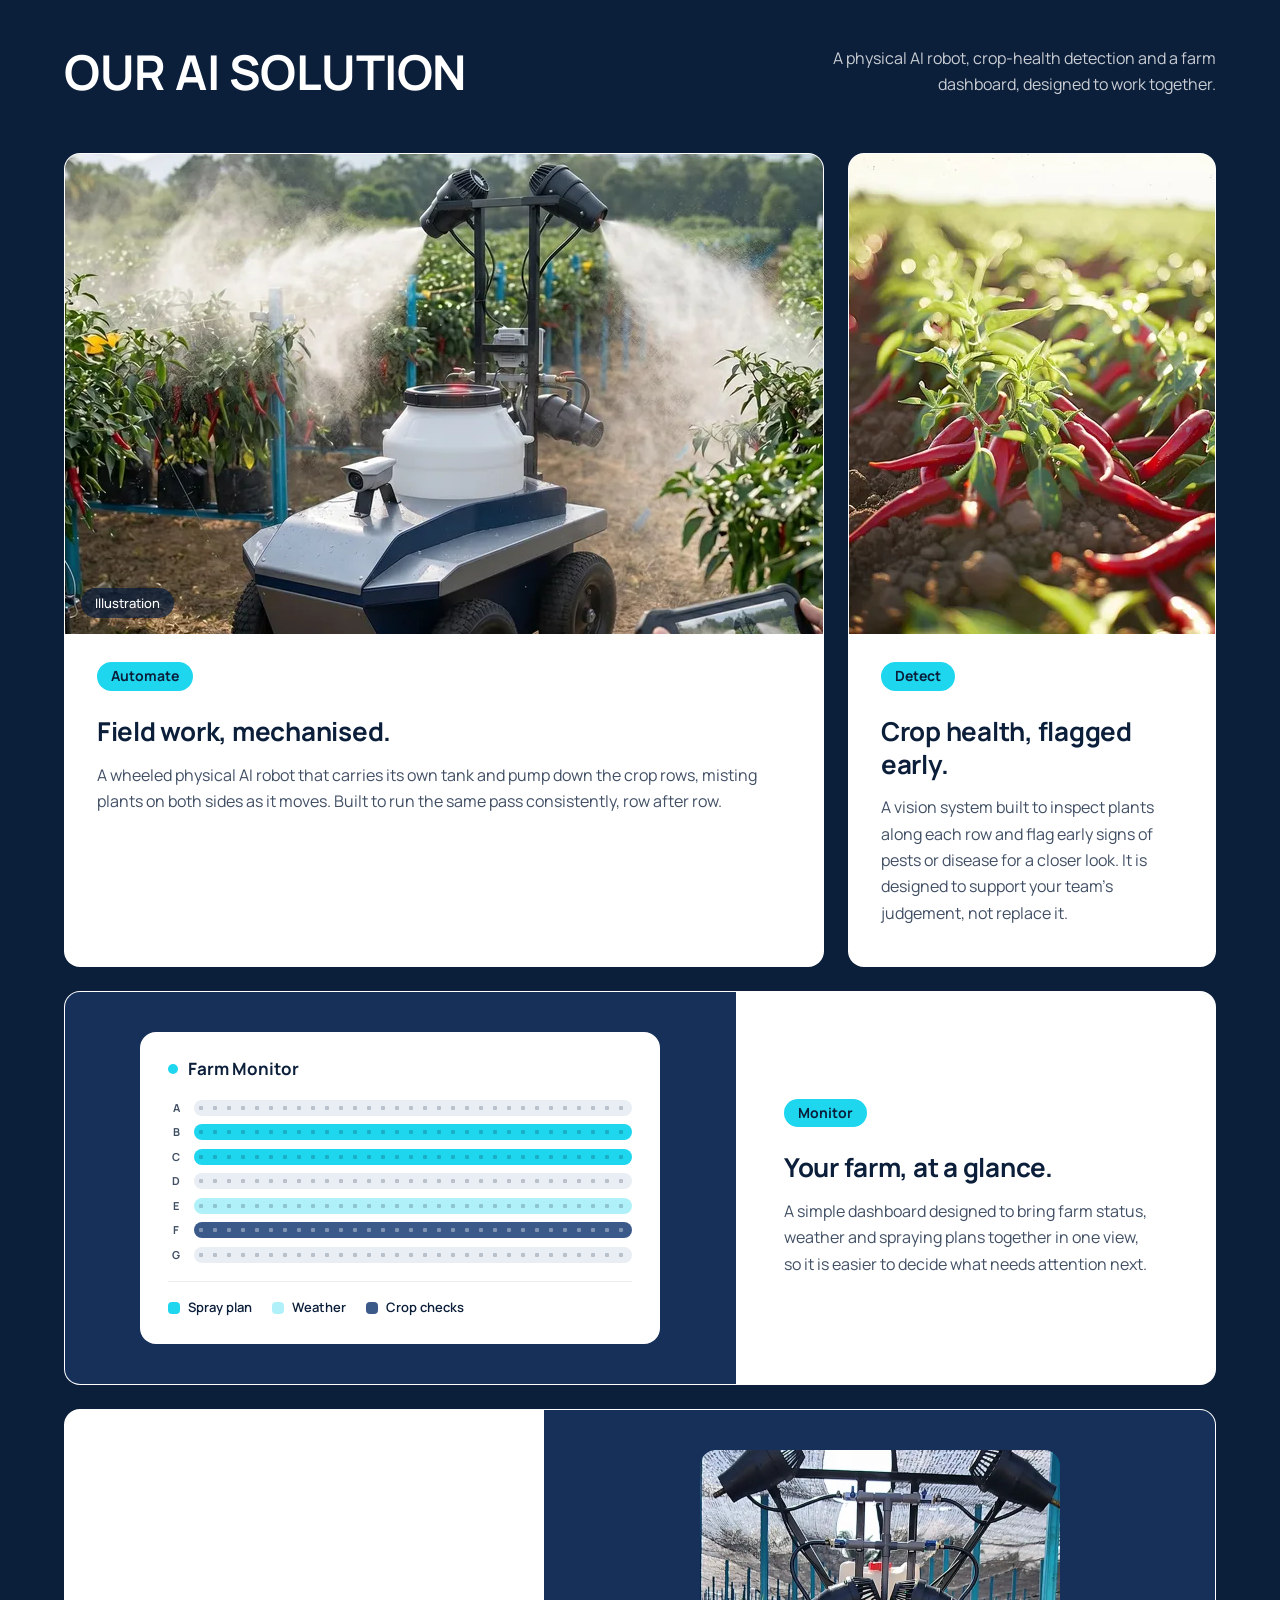
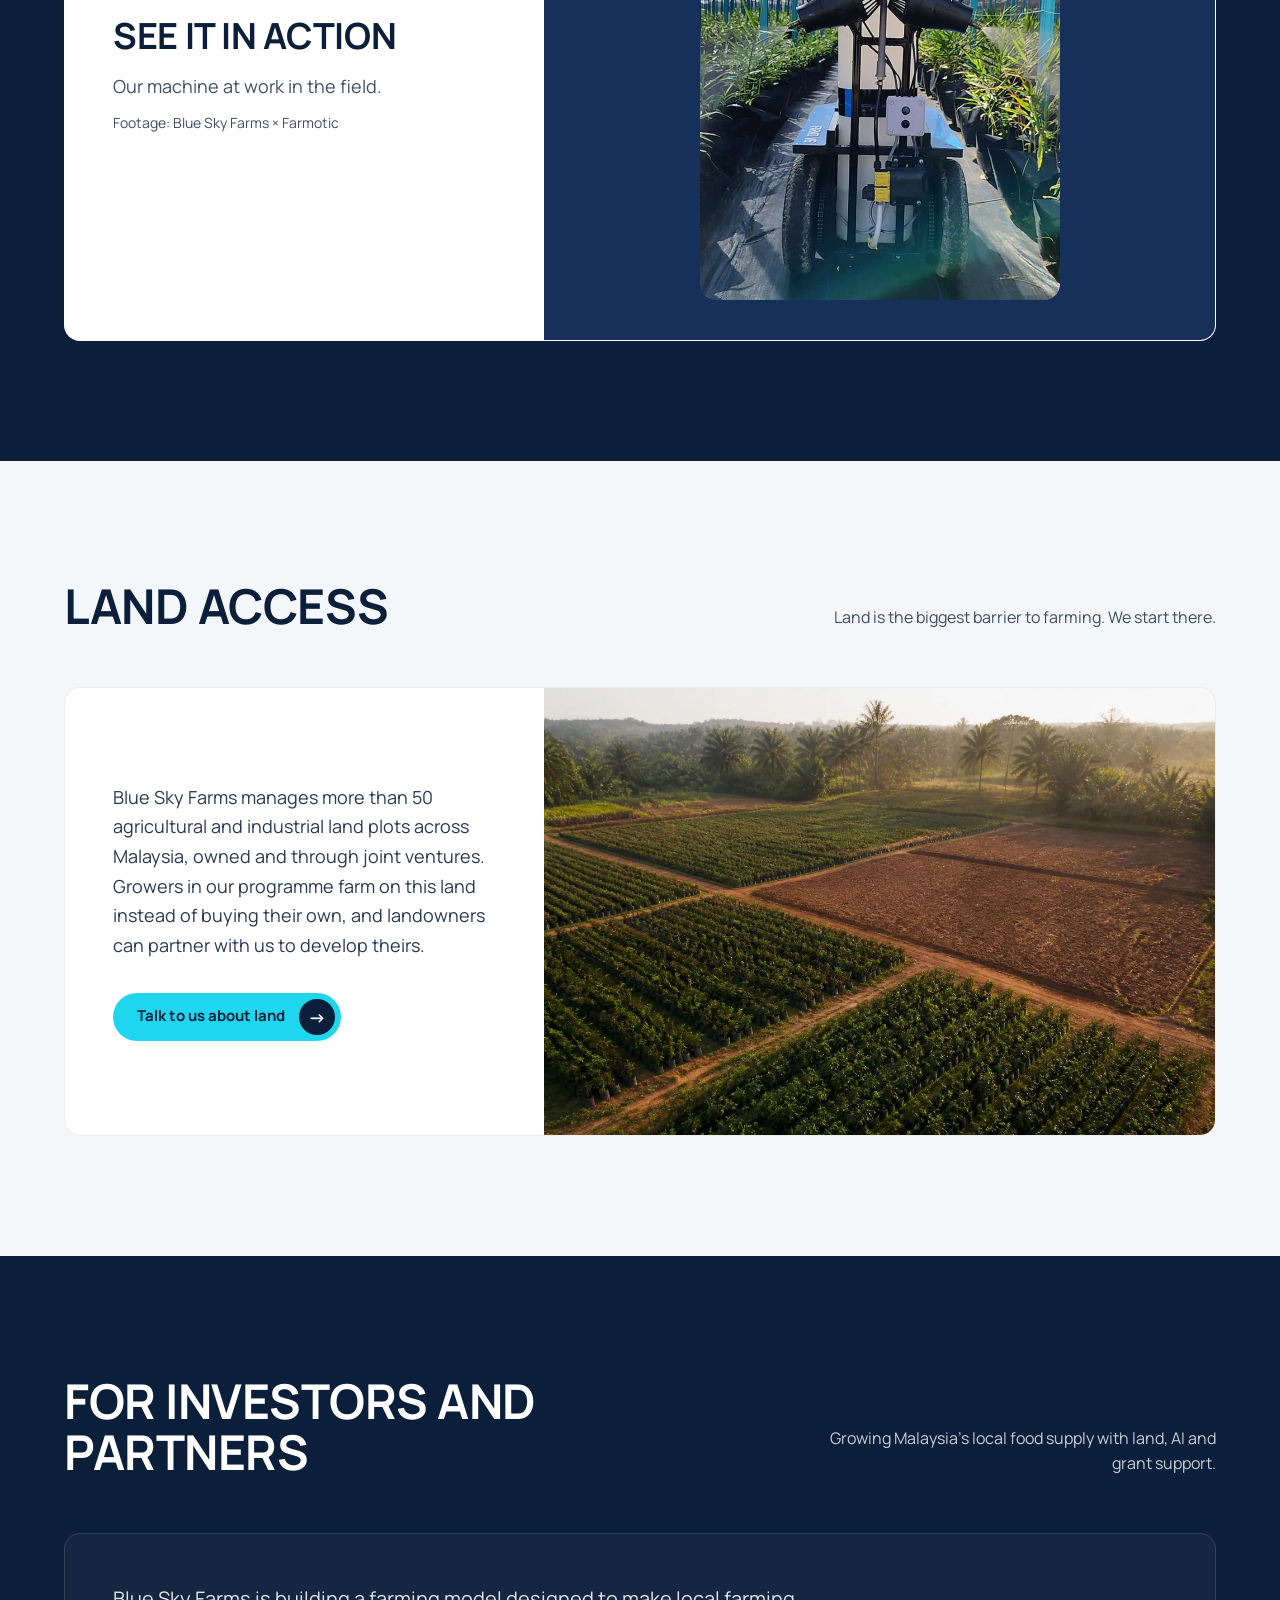
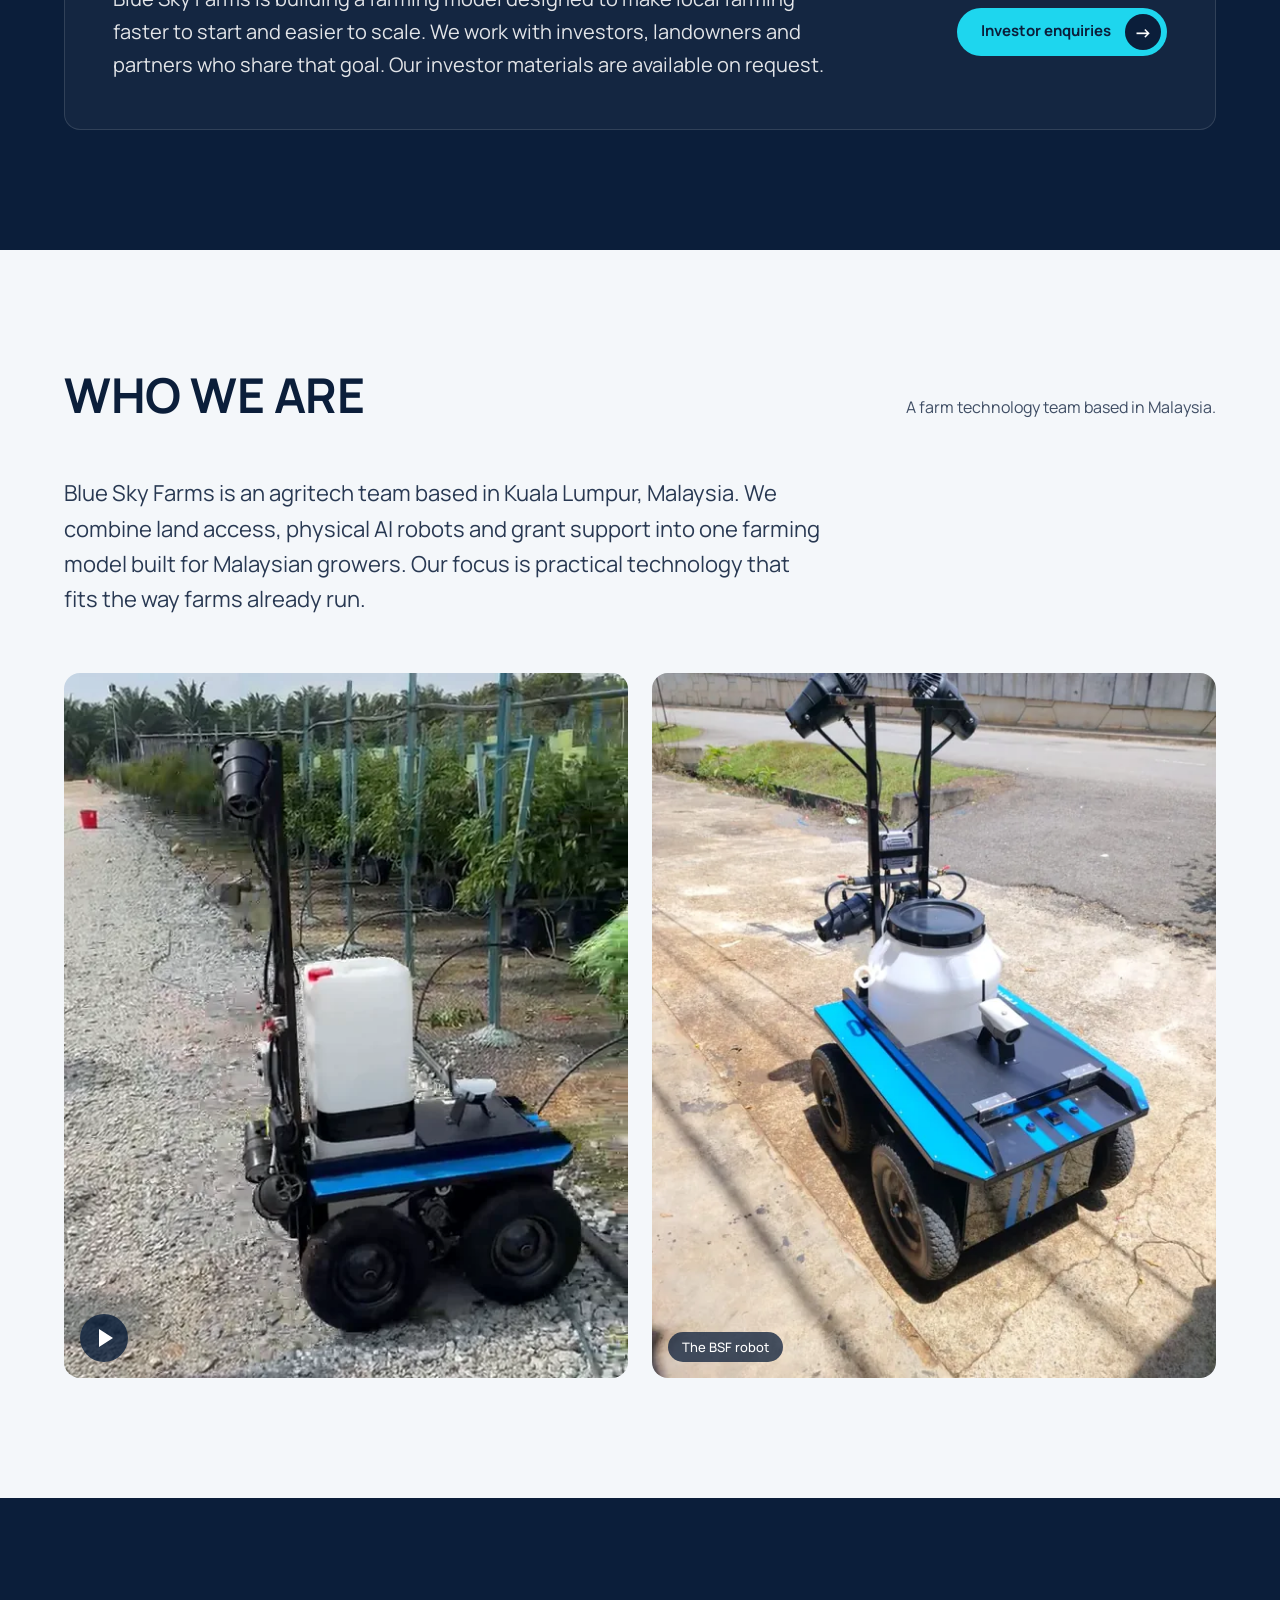
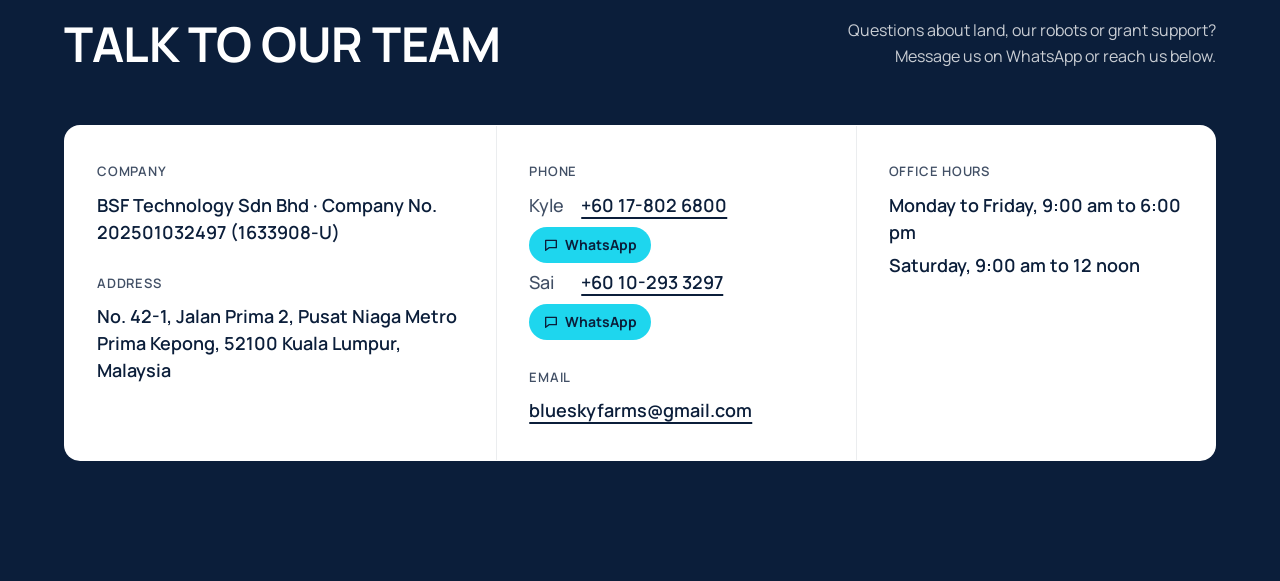
==== commit 445b9eaa: "v3: farming model repositioning — Model, Land, Investors, WhatsApp, video Co-Authored-By: Claude Opu" ====
--- a/site/index.html
+++ b/site/index.html
@@ -3,19 +3,19 @@
 <head>
   <meta charset="utf-8">
   <meta name="viewport" content="width=device-width, initial-scale=1">
-  <title>Blue Sky Farms — AI-assisted machines, built for real farms</title>
-  <meta name="description" content="Blue Sky Farms builds AI-assisted spraying machines for farms, designed to work with crop-health detection and a simple monitoring dashboard.">
+  <title>Blue Sky Farms — Land, AI robots and grant support</title>
+  <meta name="description" content="Blue Sky Farms combines land access, physical AI robots and grant support into one farming model for Malaysian growers. Based in Kuala Lumpur.">
 
   <!-- Share preview (Open Graph) -->
   <meta property="og:type" content="website">
   <meta property="og:site_name" content="Blue Sky Farms">
-  <meta property="og:title" content="Blue Sky Farms — AI-assisted machines, built for real farms">
-  <meta property="og:description" content="Blue Sky Farms builds AI-assisted spraying machines for farms, designed to work with crop-health detection and a simple monitoring dashboard.">
+  <meta property="og:title" content="Blue Sky Farms — Land, AI robots and grant support">
+  <meta property="og:description" content="Blue Sky Farms combines land access, physical AI robots and grant support into one farming model for Malaysian growers. Based in Kuala Lumpur.">
   <meta property="og:url" content="https://blueskyfarm.site/">
   <meta property="og:image" content="https://blueskyfarm.site/assets/og-image.jpg">
   <meta property="og:image:width" content="1200">
   <meta property="og:image:height" content="630">
-  <meta property="og:image:alt" content="Concept render of the Blue Sky Farms wheeled sprayer misting rows of chilli plants">
+  <meta property="og:image:alt" content="Illustration of the Blue Sky Farms wheeled robot misting rows of chilli plants">
   <meta name="twitter:card" content="summary_large_image">
 
   <!-- Favicon: the logo's sun mark -->
@@ -35,11 +35,13 @@
     <nav class="canvas nav" aria-label="Main">
       <img class="nav__logo" src="assets/logo.png" alt="Blue Sky Farms" width="490" height="240">
       <ul class="nav__links">
-        <li><a class="nav__link" href="#services">Services</a></li>
-        <li><a class="nav__link" href="#about">About</a></li>
+        <li><a class="nav__link" href="#model">Model</a></li>
+        <li><a class="nav__link" href="#solution">Solution</a></li>
+        <li><a class="nav__link" href="#land">Land</a></li>
+        <li><a class="nav__link" href="#investors">Investors</a></li>
         <li><a class="nav__link" href="#contact">Contact</a></li>
       </ul>
-      <a class="cta" href="https://edu-farm-theta.vercel.app/login" target="_blank" rel="noopener">Dashboard login <span class="cta__arrow" aria-hidden="true">↗</span></a>
+      <a class="cta" href="https://edu-farm-theta.vercel.app/" target="_blank" rel="noopener">Farm dashboard <span class="cta__arrow" aria-hidden="true">↗</span></a>
     </nav>
   </header>
 
@@ -49,43 +51,80 @@
     <section class="band band--navy hero" id="hero" aria-labelledby="hero-title">
       <div class="canvas hero__grid">
         <div class="hero__copy">
-          <h1 class="hero__title" id="hero-title">AI-assisted machines, built for real farms.</h1>
-          <p class="hero__sub">Blue Sky Farms builds farm machines designed to work with AI crop-health detection and a simple monitoring dashboard — so what happens in the field is visible, not guessed.</p>
-          <a class="cta" href="#contact">Talk to our team <span class="cta__arrow" aria-hidden="true">→</span></a>
+          <p class="hero__eyebrow">Land + AI + Grants</p>
+          <h1 class="hero__title" id="hero-title">Future farming, built to scale.</h1>
+          <p class="hero__sub">Blue Sky Farms brings together land access, physical AI robots and grant support in one farming model — so growers can start faster and run their farms with less manual work.</p>
+          <div class="hero__actions">
+            <a class="cta" href="https://wa.me/60178026800?text=Hi%20Blue%20Sky%20Farms%2C%20I%27d%20like%20to%20know%20more%20about%20your%20farming%20model." target="_blank" rel="noopener" aria-label="Chat with Kyle on WhatsApp (opens in a new tab)">Chat on WhatsApp <span class="cta__arrow" aria-hidden="true">→</span></a>
+            <a class="hero__more" href="#model">See how it works <span aria-hidden="true">↓</span></a>
+          </div>
         </div>
 
         <figure class="hero__media">
           <div class="hero__frame">
-            <img class="hero__image" src="assets/hero.webp" alt="Concept render of our wheeled sprayer misting rows of chilli plants, watched on a handheld tablet" width="1600" height="1161">
+            <img class="hero__image" src="assets/hero.webp" alt="Illustration of our wheeled physical AI robot misting rows of chilli plants, watched on a handheld tablet" width="1600" height="1161">
             <ul class="hotspots">
-              <li class="hotspot hotspot--spray"><span class="hotspot__dot" aria-hidden="true"></span><span class="hotspot__line" aria-hidden="true"></span><span class="hotspot__label">Mechanised spraying</span></li>
+              <li class="hotspot hotspot--spray"><span class="hotspot__dot" aria-hidden="true"></span><span class="hotspot__line" aria-hidden="true"></span><span class="hotspot__label">Crop spraying</span></li>
               <li class="hotspot hotspot--camera hotspot--end"><span class="hotspot__dot" aria-hidden="true"></span><span class="hotspot__line" aria-hidden="true"></span><span class="hotspot__label">Built to inspect crop health</span></li>
               <li class="hotspot hotspot--tablet hotspot--end"><span class="hotspot__dot" aria-hidden="true"></span><span class="hotspot__line" aria-hidden="true"></span><span class="hotspot__label">Designed for at-a-glance monitoring</span></li>
             </ul>
           </div>
-          <figcaption class="tag hero__caption">Concept render</figcaption>
+          <figcaption class="tag hero__caption">Illustration</figcaption>
         </figure>
       </div>
     </section>
 
-    <!-- M3: Services -->
-    <section class="band band--light section" id="services" aria-labelledby="services-title">
-      <div class="canvas">
-        <div class="section__head">
-          <h2 class="section__title" id="services-title">What we build</h2>
-          <p class="section__desc">Three parts designed to work together: a spraying machine, a crop-health check and a farm dashboard.</p>
+    <!-- N2: The Model -->
+    <section class="band band--light section" id="model" aria-labelledby="model-title">
+      <div class="canvas">
+        <div class="section__head">
+          <h2 class="section__title" id="model-title">The BSF model</h2>
+          <p class="section__desc">Three parts that remove the biggest barriers to starting a farm.</p>
+        </div>
+
+        <ul class="model">
+          <li class="model__card">
+            <span class="model__icon"><svg viewBox="0 0 32 32" aria-hidden="true"><path d="M4 24 16 18l12 6-12 6z"/><path d="M4 24v-3l12-6 12 6v3"/><path d="M16 15V6m0 0c-3 0-5 2-5 5 3 0 5-2 5-5zm0 0c3 0 5 2 5 5-3 0-5-2-5-5z"/></svg></span>
+            <h3 class="model__name">Land access</h3>
+            <p class="model__line">Start without buying land.</p>
+            <p class="model__body">Growers farm on land managed by Blue Sky Farms, so the biggest upfront cost is already handled.</p>
+          </li>
+          <li class="model__card">
+            <span class="model__icon"><svg viewBox="0 0 32 32" aria-hidden="true"><rect x="7" y="14" width="18" height="9" rx="2"/><circle cx="11" cy="26" r="2.5"/><circle cx="21" cy="26" r="2.5"/><path d="M16 14V8m-5 0h10M11 8V5m10 3V5"/><circle cx="12" cy="18.5" r="1"/></svg></span>
+            <h3 class="model__name">Physical AI robots</h3>
+            <p class="model__line">Less manual work in the field.</p>
+            <p class="model__body">Our robots are built to take on repetitive field work — spraying, crop checks and monitoring — alongside your team.</p>
+          </li>
+          <li class="model__card">
+            <span class="model__icon"><svg viewBox="0 0 32 32" aria-hidden="true"><path d="M9 4h10l6 6v18H9z"/><path d="M19 4v6h6"/><path d="m12.5 19 3 3 5.5-6"/></svg></span>
+            <h3 class="model__name">Grant support</h3>
+            <p class="model__line">Lower your setup cost.</p>
+            <p class="model__body">We help growers find and apply for Malaysian government agricultural grants.</p>
+          </li>
+        </ul>
+
+        <p class="model__formula">Land × AI × Grants = farming built to scale.</p>
+      </div>
+    </section>
+
+    <!-- M3: Our AI Solution -->
+    <section class="band band--navy section" id="solution" aria-labelledby="solution-title">
+      <div class="canvas">
+        <div class="section__head">
+          <h2 class="section__title" id="solution-title">Our AI solution</h2>
+          <p class="section__desc">A physical AI robot, crop-health detection and a farm dashboard, designed to work together.</p>
         </div>
 
         <ul class="pillars">
           <li class="pillar pillar--wide">
             <div class="pillar__media">
-              <img src="assets/svc-automate.webp" alt="Concept render of the sprayer's fan misters spraying both sides of a chilli row" width="866" height="480">
-              <p class="tag media__tag">Concept render</p>
+              <img src="assets/svc-automate.webp" alt="Illustration of the robot's fan misters spraying both sides of a chilli row" width="866" height="480">
+              <p class="tag media__tag">Illustration</p>
             </div>
             <div class="pillar__text">
               <h3 class="pillar__name">Automate</h3>
-              <p class="pillar__line">Spraying, mechanised.</p>
-              <p class="pillar__body">A wheeled machine that carries its own tank and pump down the crop rows, with nozzles on both sides spraying the plants as it moves. Built to run the same spraying pass consistently, row after row.</p>
+              <p class="pillar__line">Field work, mechanised.</p>
+              <p class="pillar__body">A wheeled physical AI robot that carries its own tank and pump down the crop rows, misting plants on both sides as it moves. Built to run the same pass consistently, row after row.</p>
             </div>
           </li>
           <li class="pillar">
@@ -126,8 +165,8 @@
           </li>
         </ul>
 
-        <!-- M10: Video row. Stays hidden until Farmotic's written OK (PRD §9) -->
-        <section class="inaction" id="in-action" aria-labelledby="in-action-title" hidden>
+        <!-- M10/N9: Video row. Live: Farmotic approved the V8 clip (decision 47) -->
+        <section class="inaction" id="in-action" aria-labelledby="in-action-title">
           <div class="inaction__text">
             <h2 class="inaction__title" id="in-action-title">See it in action</h2>
             <p class="inaction__desc">Our machine at work in the field.</p>
@@ -143,34 +182,74 @@
       </div>
     </section>
 
+    <!-- N4: Land Access -->
+    <section class="band band--light section" id="land" aria-labelledby="land-title">
+      <div class="canvas">
+        <div class="section__head">
+          <h2 class="section__title" id="land-title">Land access</h2>
+          <p class="section__desc">Land is the biggest barrier to farming. We start there.</p>
+        </div>
+
+        <div class="split">
+          <div class="split__text">
+            <p class="split__body">Blue Sky Farms manages more than 50 agricultural and industrial land plots across Malaysia, owned and through joint ventures. Growers in our programme farm on this land instead of buying their own, and landowners can partner with us to develop theirs.</p>
+            <a class="cta" href="#contact">Talk to us about land <span class="cta__arrow" aria-hidden="true">→</span></a>
+          </div>
+          <div class="split__media split__media--photo">
+            <img src="assets/land.webp" alt="Aerial view of farm plots and cleared land bordered by trees" width="1200" height="800" loading="lazy">
+          </div>
+        </div>
+      </div>
+    </section>
+
+    <!-- N5: For Investors -->
+    <section class="band band--navy section" id="investors" aria-labelledby="investors-title">
+      <div class="canvas">
+        <div class="section__head">
+          <h2 class="section__title" id="investors-title">For investors and partners</h2>
+          <p class="section__desc">Growing Malaysia's local food supply with land, AI and grant support.</p>
+        </div>
+
+        <div class="investors">
+          <p class="investors__body">Blue Sky Farms is building a farming model designed to make local farming faster to start and easier to scale. We work with investors, landowners and partners who share that goal. Our investor materials are available on request.</p>
+          <a class="cta" href="mailto:blueskyfarms@gmail.com?subject=Investor%20enquiry">Investor enquiries <span class="cta__arrow" aria-hidden="true">→</span></a>
+        </div>
+      </div>
+    </section>
+
     <!-- M4: About -->
-    <section class="band band--navy section" id="about" aria-labelledby="about-title">
+    <section class="band band--light section" id="about" aria-labelledby="about-title">
       <div class="canvas">
         <div class="section__head">
           <h2 class="section__title" id="about-title">Who we are</h2>
           <p class="section__desc">A farm technology team based in Malaysia.</p>
         </div>
 
-        <p class="about__body">Blue Sky Farms is a farm technology team based in Kepong, Kuala Lumpur. We develop spraying machines, crop-health detection and farm monitoring tools that are designed to work together. Our focus is practical equipment that fits the way farms already run.</p>
+        <p class="about__body">Blue Sky Farms is an agritech team based in Kuala Lumpur, Malaysia. We combine land access, physical AI robots and grant support into one farming model built for Malaysian growers. Our focus is practical technology that fits the way farms already run.</p>
 
         <div class="about__pair">
-          <figure class="about__media">
-            <img src="assets/about-field.webp" alt="Farmer tending young seedlings in a field" width="800" height="560">
+          <!-- N10: hover/tap video card. Without JS the still shows. -->
+          <figure class="about__media about__video">
+            <img src="assets/about-robot.webp" alt="The BSF robot on a gravel path beside a crop row, with its tank and fan misters visible" width="576" height="720">
+            <video muted playsinline preload="none" width="576" height="720" aria-hidden="true">
+              <source src="assets/about-robot.mp4" type="video/mp4">
+            </video>
+            <span class="about__play" aria-hidden="true"></span>
           </figure>
           <figure class="about__media">
-            <img src="assets/about-prototype.webp" alt="Our current prototype: a wheeled sprayer with a white tank, fan misters and a deck camera" width="488" height="560">
-            <figcaption class="tag media__tag">Our current prototype</figcaption>
+            <img src="assets/about-prototype.webp" alt="The BSF robot: a wheeled machine with a white tank, fan misters and a deck camera" width="576" height="720">
+            <figcaption class="tag media__tag">The BSF robot</figcaption>
           </figure>
         </div>
       </div>
     </section>
 
     <!-- M5: Contact (also the footer) -->
-    <section class="band band--light section" id="contact" aria-labelledby="contact-title">
+    <section class="band band--navy section" id="contact" aria-labelledby="contact-title">
       <div class="canvas">
         <div class="section__head">
           <h2 class="section__title" id="contact-title">Talk to our team</h2>
-          <p class="section__desc">Questions about the machine? Reach us using the details below.</p>
+          <p class="section__desc">Questions about land, our robots or grant support? Message us on WhatsApp or reach us below.</p>
         </div>
 
         <address class="contact">
@@ -187,8 +266,8 @@
           <div class="contact__group">
             <div class="contact__item">
               <p class="contact__label">Phone</p>
-              <p class="contact__value contact__person"><span class="contact__name">Kyle</span> <a class="contact__link" href="tel:+60178026800">+60 17-802 6800</a></p>
-              <p class="contact__value contact__person"><span class="contact__name">Sai</span> <a class="contact__link" href="tel:+60102933297">+60 10-293 3297</a></p>
+              <p class="contact__value contact__person"><span class="contact__name">Kyle</span> <a class="contact__link" href="tel:+60178026800">+60 17-802 6800</a> <a class="contact__wa" href="https://wa.me/60178026800?text=Hi%20Blue%20Sky%20Farms%2C%20I%27d%20like%20to%20know%20more%20about%20your%20farming%20model." target="_blank" rel="noopener" aria-label="Chat with Kyle on WhatsApp (opens in a new tab)"><svg viewBox="0 0 24 24" aria-hidden="true"><path d="M4 5h16v11H9l-5 4z"/></svg>WhatsApp</a></p>
+              <p class="contact__value contact__person"><span class="contact__name">Sai</span> <a class="contact__link" href="tel:+60102933297">+60 10-293 3297</a> <a class="contact__wa" href="https://wa.me/60102933297?text=Hi%20Blue%20Sky%20Farms%2C%20I%27d%20like%20to%20know%20more%20about%20your%20farming%20model." target="_blank" rel="noopener" aria-label="Chat with Sai on WhatsApp (opens in a new tab)"><svg viewBox="0 0 24 24" aria-hidden="true"><path d="M4 5h16v11H9l-5 4z"/></svg>WhatsApp</a></p>
             </div>
             <div class="contact__item">
               <p class="contact__label">Email</p>
@@ -208,5 +287,40 @@
 
   </main>
 
+  <!-- N10: the only script on the page (PRD v3.x §2, §4.7). Plays the About clip on hover, tap or Enter/Space. -->
+  <script>
+    (() => {
+      const card = document.querySelector('.about__video');
+      if (!card) return;
+      const video = card.querySelector('video');
+      const reduce = matchMedia('(prefers-reduced-motion: reduce)');
+      const hover = matchMedia('(hover: hover) and (pointer: fine)');
+      card.tabIndex = 0;
+      card.setAttribute('role', 'button');
+      card.setAttribute('aria-label', 'Play a short clip of the BSF robot');
+      card.setAttribute('aria-pressed', 'false');
+      const stop = () => {
+        video.pause();
+        video.currentTime = 0;
+        card.classList.remove('is-playing');
+        card.setAttribute('aria-pressed', 'false');
+      };
+      const play = () => {
+        video.currentTime = 0;
+        card.classList.add('is-playing');
+        card.setAttribute('aria-pressed', 'true');
+        video.play().catch(stop);
+      };
+      const toggle = () => (card.classList.contains('is-playing') ? stop() : play());
+      const hoverOk = () => hover.matches && !reduce.matches;
+      card.addEventListener('mouseenter', () => { if (hoverOk()) play(); });
+      card.addEventListener('mouseleave', () => { if (hoverOk()) stop(); });
+      card.addEventListener('click', () => { if (!hoverOk()) toggle(); });
+      card.addEventListener('keydown', (e) => {
+        if (e.key === 'Enter' || e.key === ' ') { e.preventDefault(); toggle(); }
+      });
+      video.addEventListener('ended', stop);
+    })();
+  </script>
 </body>
 </html>
--- a/site/styles.css
+++ b/site/styles.css
@@ -717,6 +717,10 @@
   @media (prefers-reduced-motion: no-preference) {
     .section__head,
     .pillar,
+    .model__card,
+    .model__formula,
+    .split,
+    .investors,
     .about__body,
     .about__media,
     .inaction,
@@ -964,3 +968,376 @@
     margin-top: 0;
   }
 }
+
+/* ---------- v3.0 hero additions: eyebrow and secondary link ---------- */
+.hero__eyebrow {
+  display: flex;
+  align-items: center;
+  gap: 10px;
+  margin: 0 0 20px;
+  color: var(--white);
+  font-size: 14px;
+  font-weight: 700;
+  letter-spacing: 0.08em;
+  text-transform: uppercase;
+}
+
+.hero__eyebrow::before {
+  content: "";
+  width: 10px;
+  height: 10px;
+  border-radius: var(--pill);
+  background: var(--accent);
+}
+
+.hero__actions {
+  display: flex;
+  flex-wrap: wrap;
+  align-items: center;
+  gap: 16px 28px;
+}
+
+.hero__more {
+  display: inline-flex;
+  align-items: center;
+  gap: 8px;
+  min-height: 44px;
+  color: var(--white);
+  font-size: 16px;
+  font-weight: 600;
+  text-decoration: underline;
+  text-decoration-color: rgba(255, 255, 255, 0.4);
+  text-decoration-thickness: 2px;
+  text-underline-offset: 6px;
+}
+
+.hero__more:hover {
+  text-decoration-color: var(--white);
+}
+
+/* ---------- N2: The Model ---------- */
+.model {
+  display: grid;
+  grid-template-columns: repeat(3, minmax(0, 1fr));
+  gap: 24px;
+  margin: 0;
+  padding: 0;
+  list-style: none;
+}
+
+.model__card {
+  padding: 36px 32px 40px;
+  border: 1px solid rgba(11, 30, 58, 0.08);
+  border-radius: var(--radius);
+  background: var(--white);
+}
+
+.model__icon {
+  display: grid;
+  place-items: center;
+  width: 56px;
+  height: 56px;
+  margin-bottom: 24px;
+  border-radius: var(--pill);
+  background: var(--accent);
+}
+
+.model__icon svg {
+  width: 30px;
+  height: 30px;
+  fill: none;
+  stroke: var(--navy);
+  stroke-width: 1.8;
+  stroke-linecap: round;
+  stroke-linejoin: round;
+}
+
+.model__name {
+  margin: 0;
+  color: rgba(11, 30, 58, 0.78);
+  font-size: 14px;
+  font-weight: 700;
+  letter-spacing: 0.06em;
+  text-transform: uppercase;
+}
+
+.model__line {
+  margin: 10px 0 14px;
+  color: var(--navy);
+  font-size: 24px;
+  font-weight: 700;
+  line-height: 1.25;
+  letter-spacing: -0.01em;
+}
+
+.model__body {
+  margin: 0;
+  color: rgba(11, 30, 58, 0.78);
+  font-size: 16px;
+  line-height: 1.65;
+}
+
+.model__formula {
+  margin: 24px 0 0;
+  padding: 28px 32px;
+  border-radius: var(--radius);
+  background: var(--navy);
+  color: var(--white);
+  font-size: 26px;
+  font-weight: 700;
+  letter-spacing: -0.01em;
+  text-align: center;
+}
+
+/* ---------- v3.0 band swaps (Solution navy, About light, Contact navy) ---------- */
+/* Navy panels inside white cards need to read against a navy band */
+.band--navy .pillar__media--monitor,
+.band--navy .inaction__media {
+  background: #16305A;
+}
+
+.band--navy .pillar,
+.band--navy .inaction,
+.band--navy .contact {
+  border-color: rgba(255, 255, 255, 0.12);
+}
+
+.band--light .about__body {
+  color: rgba(11, 30, 58, 0.88);
+}
+
+@media (max-width: 900px) {
+  .model {
+    grid-template-columns: minmax(0, 1fr);
+    gap: 20px;
+  }
+
+  .model__card {
+    padding: 28px 24px 32px;
+  }
+
+  .model__line {
+    font-size: 22px;
+  }
+
+  .model__formula {
+    padding: 22px 20px;
+    font-size: 20px;
+  }
+}
+
+/* ---------- N4: Land Access (text + field-map illustration) ---------- */
+.split {
+  display: grid;
+  grid-template-columns: minmax(0, 5fr) minmax(0, 7fr);
+  overflow: hidden;
+  border: 1px solid rgba(11, 30, 58, 0.08);
+  border-radius: var(--radius);
+  background: var(--white);
+}
+
+.split__text {
+  align-self: center;
+  max-width: 480px;
+  padding: 48px;
+}
+
+.split__body {
+  margin: 0 0 32px;
+  color: rgba(11, 30, 58, 0.88);
+  font-size: 18px;
+  line-height: 1.65;
+}
+
+.split__media {
+  display: grid;
+  place-items: center;
+  padding: 40px;
+  background: var(--navy);
+}
+
+/* ---------- N5: For Investors (copy and one CTA, nothing else) ---------- */
+.investors {
+  display: grid;
+  grid-template-columns: minmax(0, 1fr) auto;
+  gap: 48px;
+  align-items: center;
+  padding: 48px;
+  border: 1px solid rgba(255, 255, 255, 0.12);
+  border-radius: var(--radius);
+  background: rgba(255, 255, 255, 0.04);
+}
+
+.investors .cta {
+  justify-self: start;
+}
+
+.investors__body {
+  max-width: 720px;
+  margin: 0;
+  color: rgba(255, 255, 255, 0.88);
+  font-size: 20px;
+  line-height: 1.65;
+}
+
+@media (max-width: 900px) {
+  .split {
+    grid-template-columns: minmax(0, 1fr);
+  }
+
+  .split__text {
+    max-width: none;
+    padding: 28px 24px;
+  }
+
+  .split__media {
+    padding: 24px 20px;
+  }
+
+  .investors {
+    grid-template-columns: minmax(0, 1fr);
+    gap: 28px;
+    padding: 28px 24px;
+  }
+
+  .investors__body {
+    font-size: 18px;
+  }
+}
+
+/* ---------- v3.3: Land Access photo (replaces the schematic) ---------- */
+.split__media--photo {
+  padding: 0;
+}
+
+.split__media--photo img {
+  width: 100%;
+  height: 100%;
+  min-height: 420px;
+  object-fit: cover;
+}
+
+/* ---------- N7: WhatsApp buttons in Contact (plain label + generic chat icon) ---------- */
+.contact__person {
+  flex-wrap: wrap;
+  align-items: center;
+  gap: 8px 12px;
+}
+
+.contact__wa {
+  display: inline-flex;
+  align-items: center;
+  gap: 6px;
+  min-height: 36px;
+  padding: 0 14px;
+  border-radius: var(--pill);
+  background: var(--accent);
+  color: var(--navy);
+  font-size: 14px;
+  font-weight: 700;
+  text-decoration: none;
+}
+
+.contact__wa svg {
+  width: 16px;
+  height: 16px;
+  fill: none;
+  stroke: var(--navy);
+  stroke-width: 2;
+  stroke-linejoin: round;
+}
+
+/* cyan focus ring would vanish on the white card */
+.contact__wa:focus-visible {
+  outline: 2px solid var(--navy);
+  outline-offset: 3px;
+}
+
+@media (max-width: 900px) {
+  .split__media--photo img {
+    min-height: 0;
+    height: auto;
+    aspect-ratio: 3 / 2;
+  }
+
+  .contact__wa {
+    min-height: 44px;
+    font-size: 16px;
+  }
+
+  .contact__person + .contact__person {
+    margin-top: 16px;
+  }
+}
+
+/* ---------- N10: About pair = two equal 4:5 cards; left is the hover/tap video ---------- */
+/* Cards cap at 576px, the clip's native width, so nothing is upscaled */
+.about__pair {
+  grid-template-columns: repeat(2, minmax(0, 576px));
+  justify-content: center;
+}
+
+.about__media img {
+  aspect-ratio: 4 / 5;
+}
+
+.about__video video {
+  position: absolute;
+  inset: 0;
+  display: none;
+  width: 100%;
+  height: 100%;
+  border-radius: var(--radius);
+  object-fit: cover;
+}
+
+.about__video.is-playing video {
+  display: block;
+}
+
+.about__video[role="button"] {
+  cursor: pointer;
+}
+
+.about__video:focus-visible {
+  outline: 3px solid var(--navy);
+  outline-offset: 4px;
+  border-radius: var(--radius);
+}
+
+/* Play badge: shows the card is playable (needed on touch); hidden while playing or without JS */
+.about__play {
+  position: absolute;
+  bottom: 16px;
+  left: 16px;
+  display: none;
+  place-items: center;
+  width: 48px;
+  height: 48px;
+  border-radius: var(--pill);
+  background: rgba(11, 30, 58, 0.8);
+}
+
+.about__play::before {
+  content: "";
+  margin-left: 4px;
+  border-top: 9px solid transparent;
+  border-bottom: 9px solid transparent;
+  border-left: 14px solid var(--white);
+}
+
+.about__video[role="button"] .about__play {
+  display: grid;
+}
+
+.about__video.is-playing .about__play {
+  display: none;
+}
+
+@media (max-width: 900px) {
+  .about__pair {
+    grid-template-columns: minmax(0, 1fr);
+    max-width: 576px;
+    margin-inline: auto;
+  }
+}
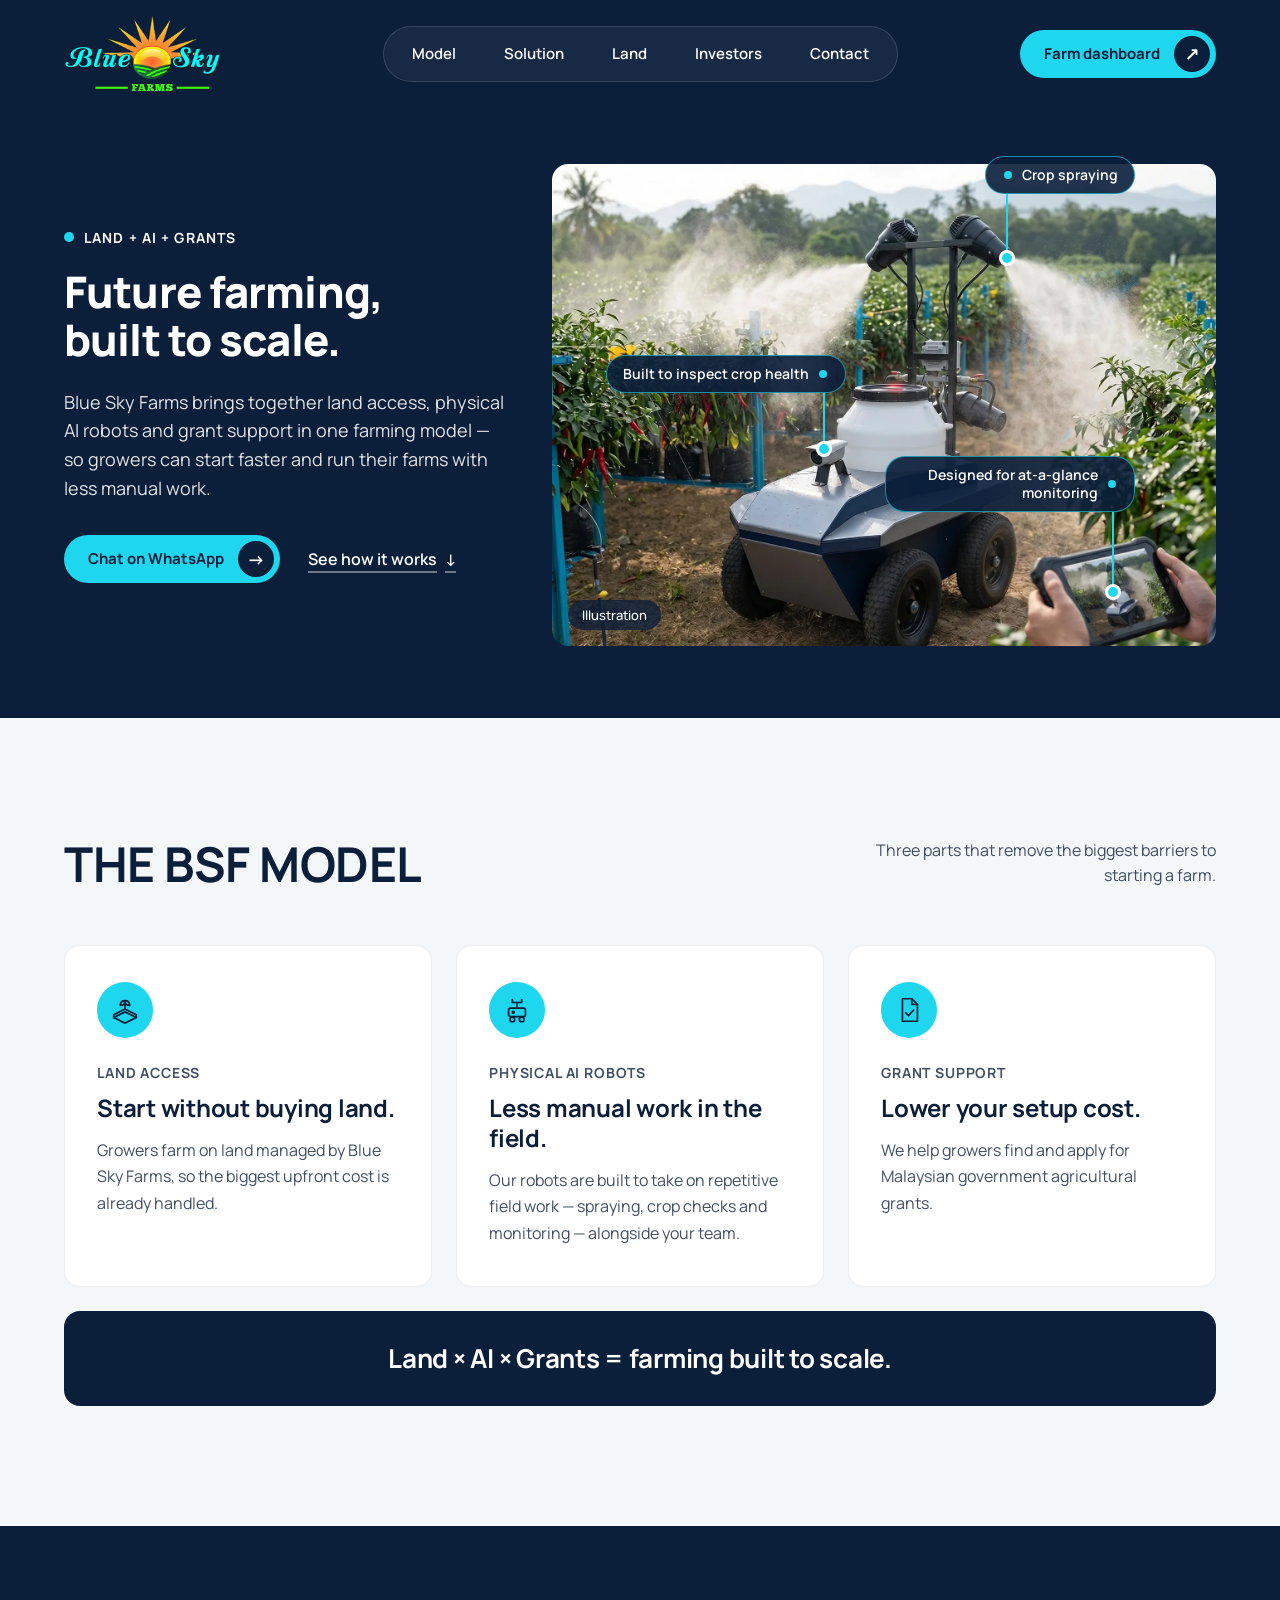
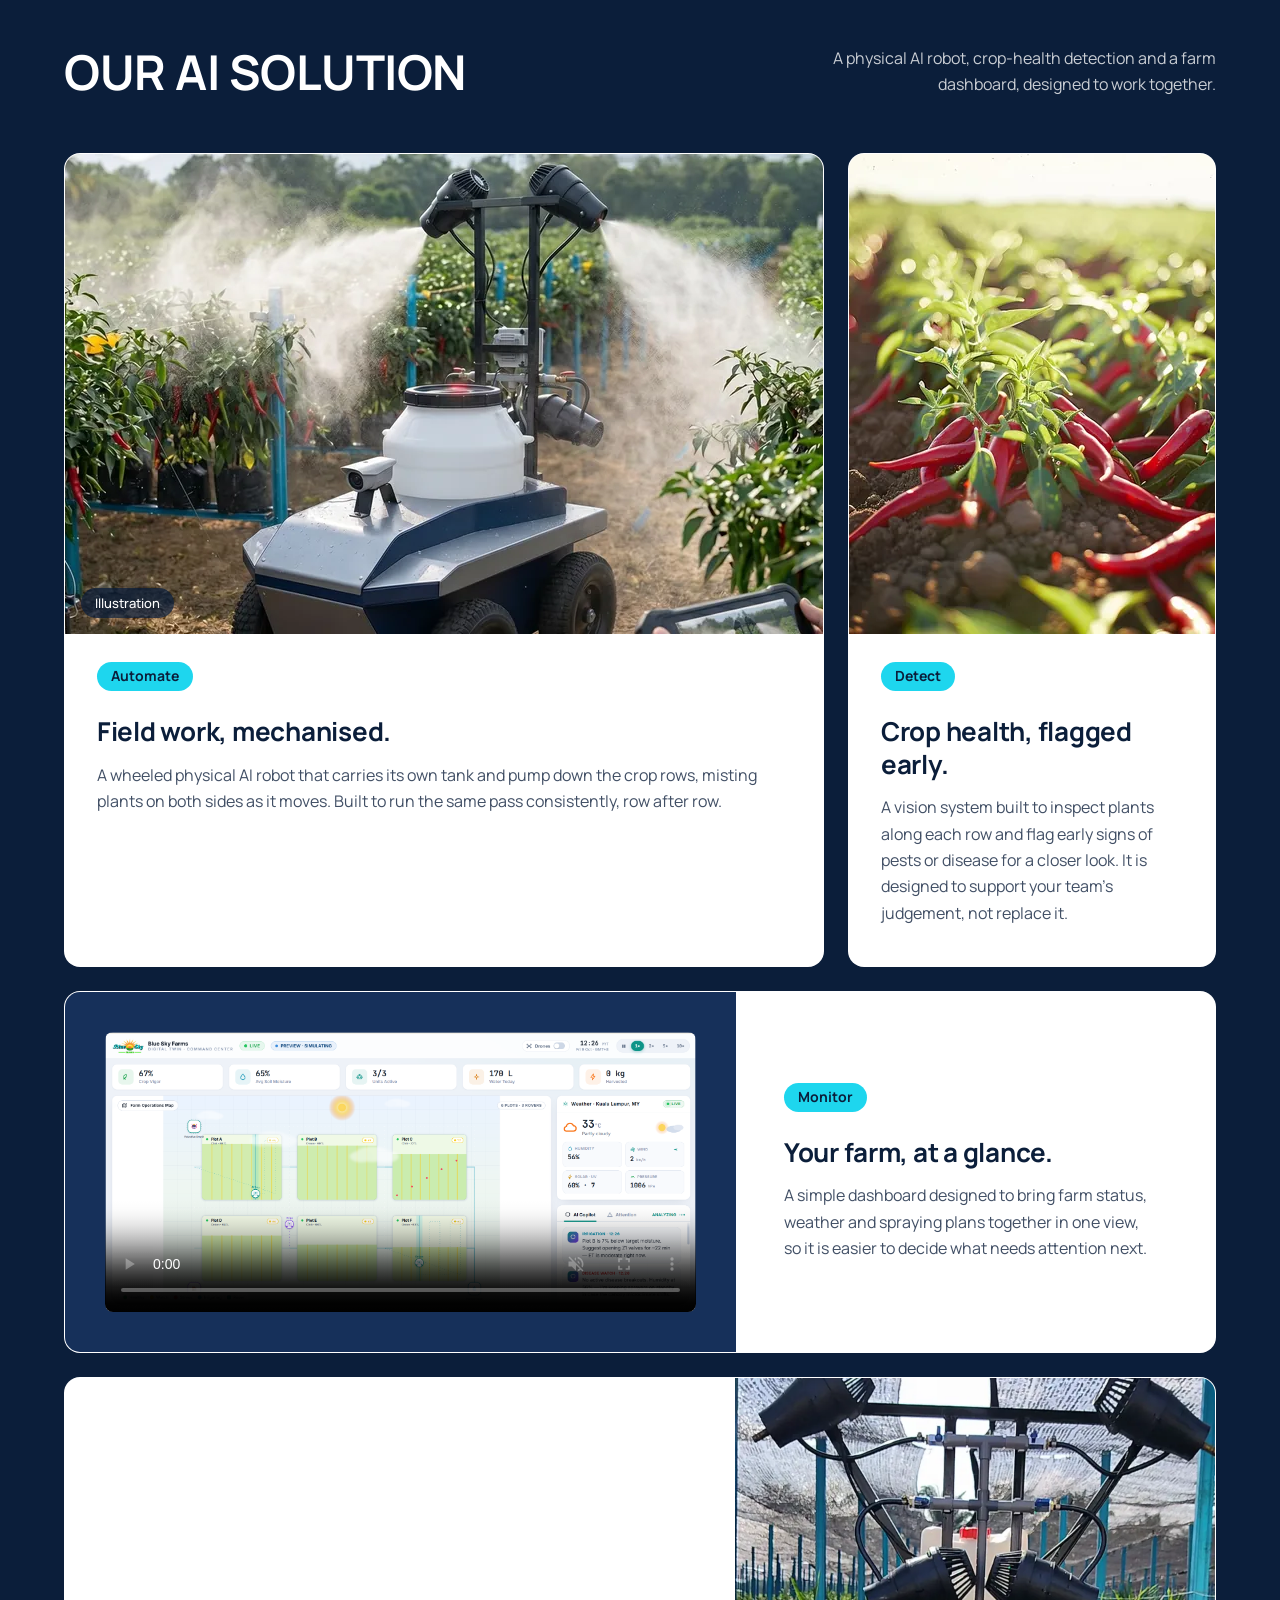
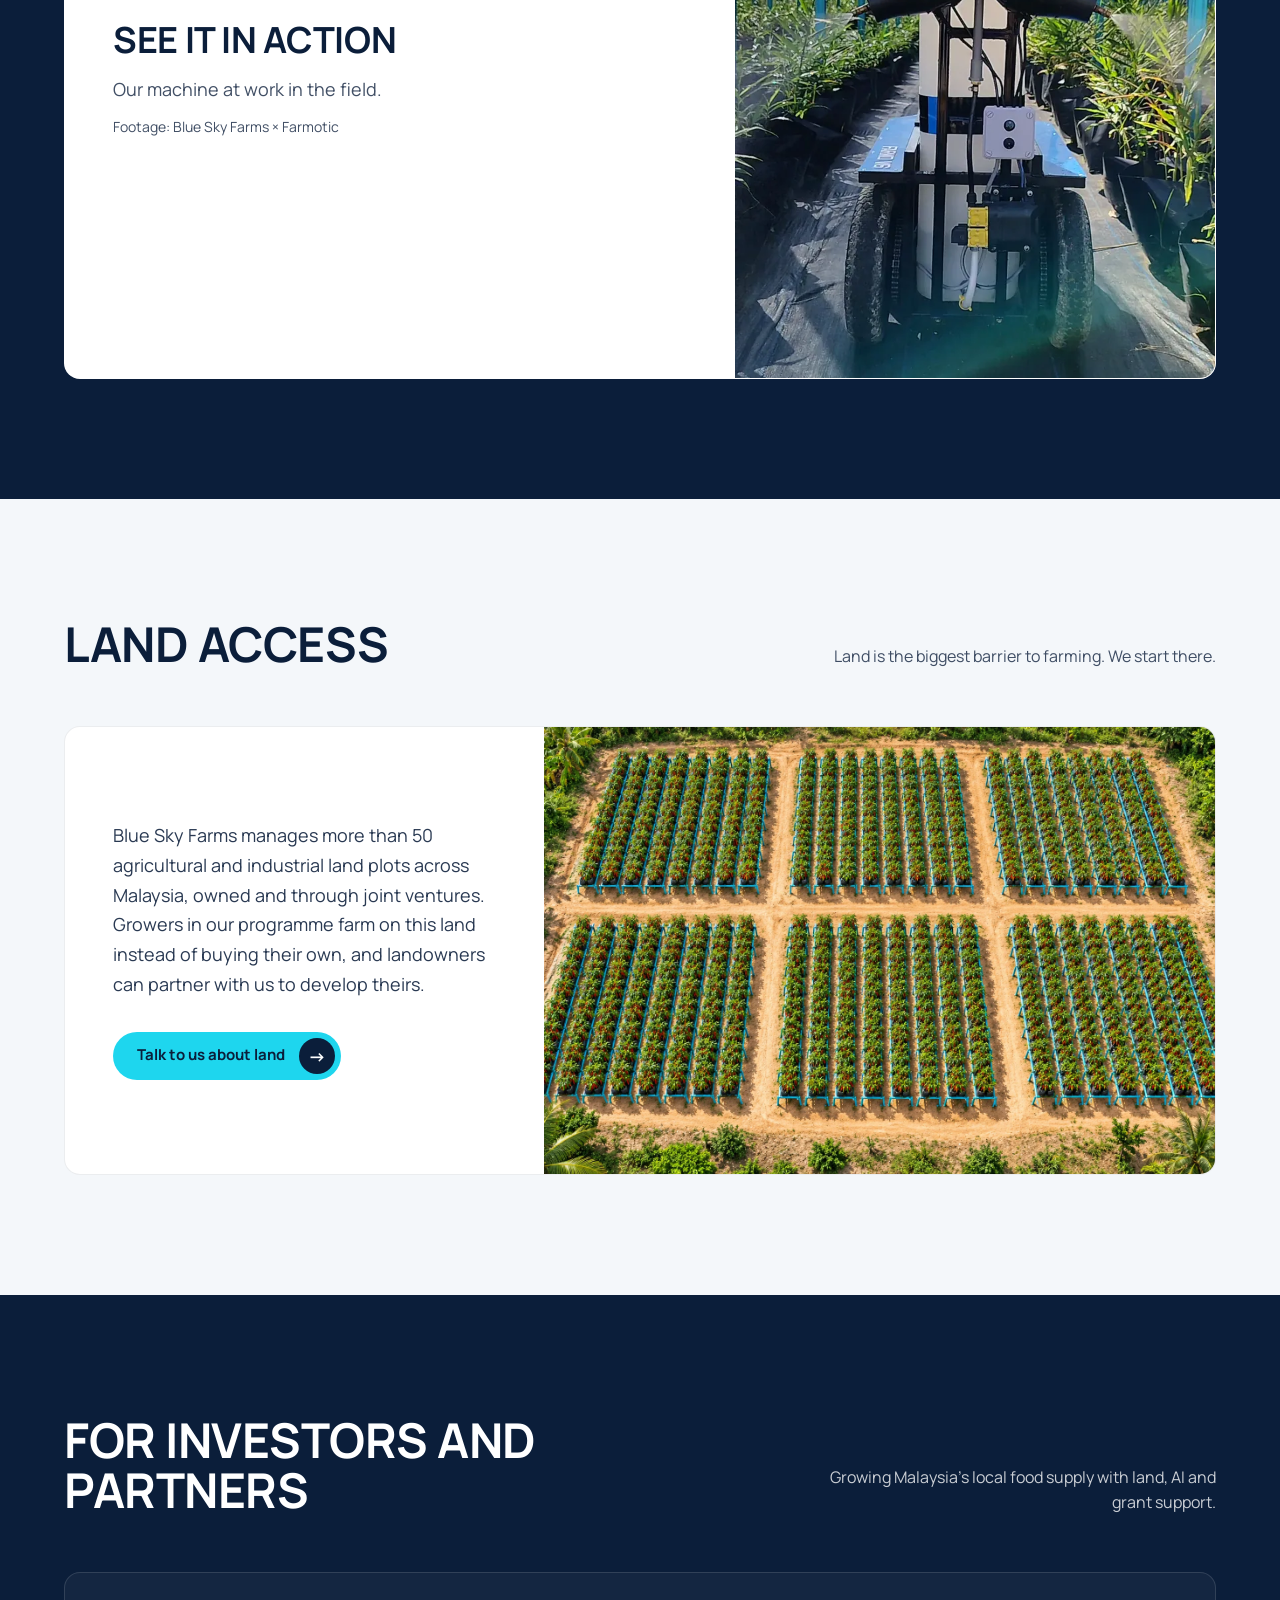
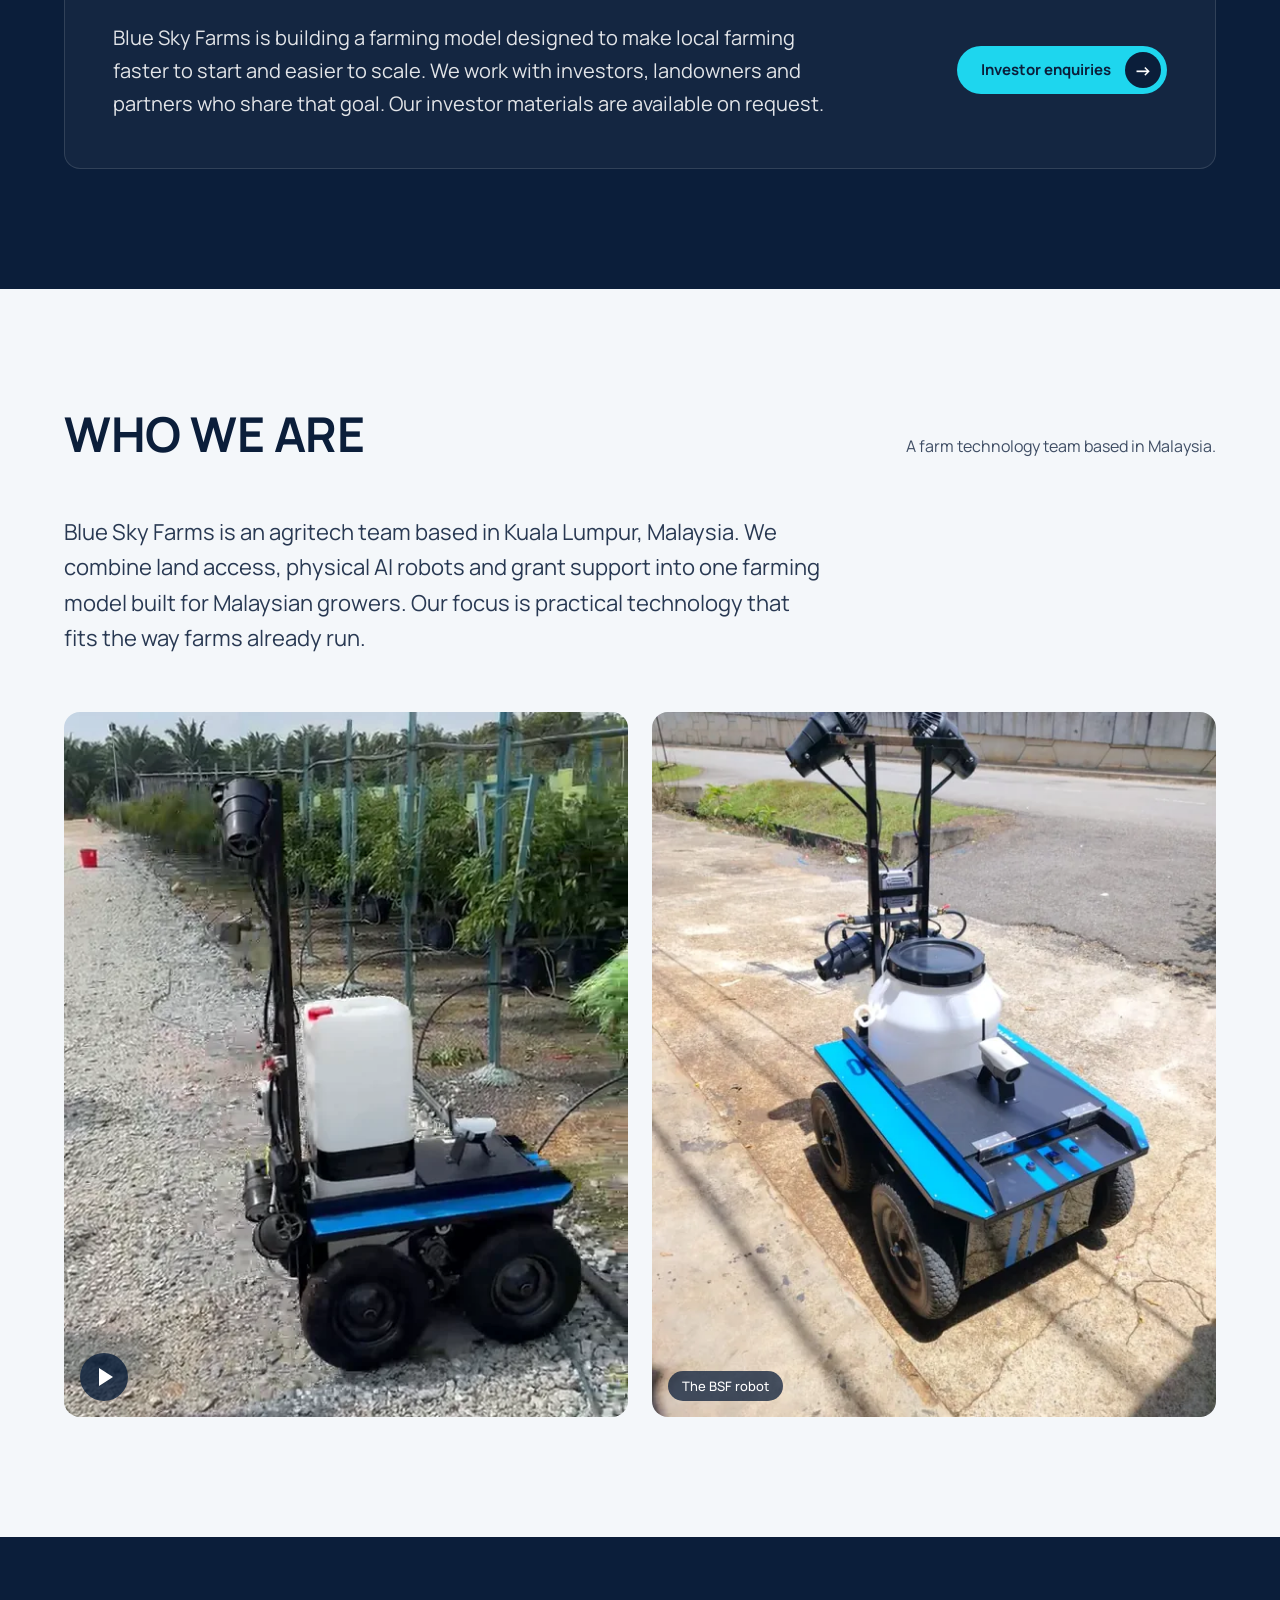
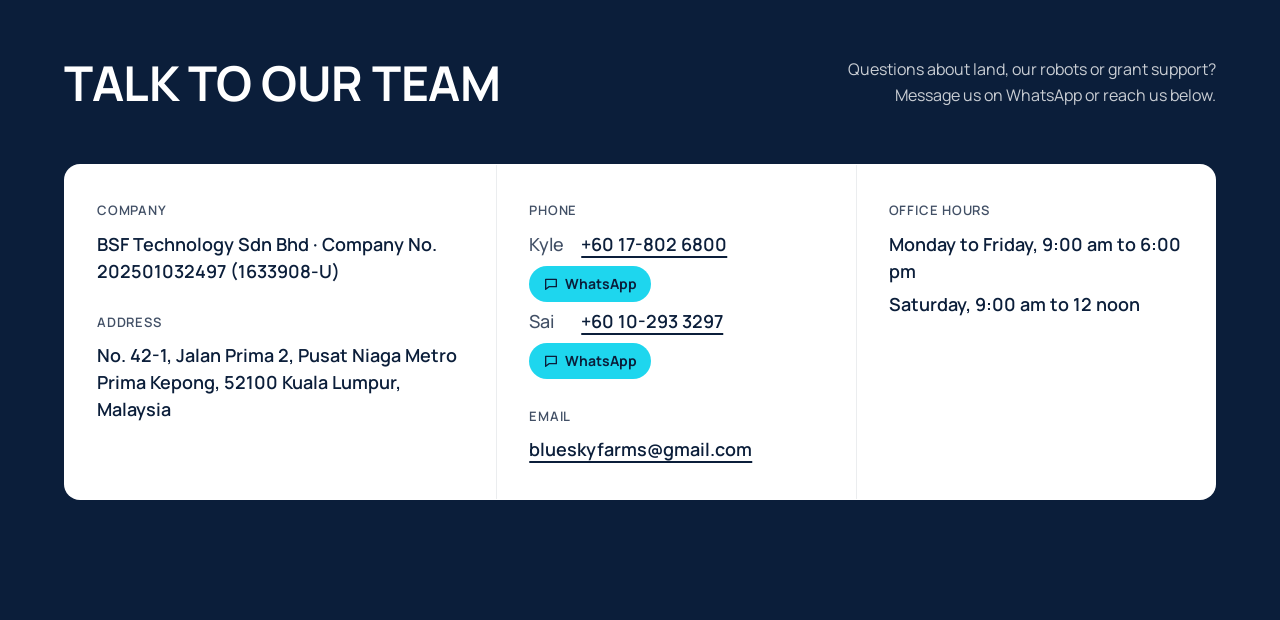
==== commit dc3fcfa9: "Update farm monitor video and land access image" ====
--- a/site/index.html
+++ b/site/index.html
@@ -138,24 +138,11 @@
             </div>
           </li>
           <li class="pillar pillar--full">
-            <div class="pillar__media pillar__media--monitor" role="img" aria-label="Farm Monitor field map illustration: crop rows marked for spray plan, weather and crop checks">
-              <div class="field" aria-hidden="true">
-                <p class="field__title">Farm Monitor</p>
-                <ul class="field__rows">
-                  <li class="field__row"><span class="field__letter">A</span><span class="field__bed"></span></li>
-                  <li class="field__row field__row--spray"><span class="field__letter">B</span><span class="field__bed"></span></li>
-                  <li class="field__row field__row--spray"><span class="field__letter">C</span><span class="field__bed"></span></li>
-                  <li class="field__row"><span class="field__letter">D</span><span class="field__bed"></span></li>
-                  <li class="field__row field__row--weather"><span class="field__letter">E</span><span class="field__bed"></span></li>
-                  <li class="field__row field__row--checks"><span class="field__letter">F</span><span class="field__bed"></span></li>
-                  <li class="field__row"><span class="field__letter">G</span><span class="field__bed"></span></li>
-                </ul>
-                <ul class="field__legend">
-                  <li class="field__key field__key--spray">Spray plan</li>
-                  <li class="field__key field__key--weather">Weather</li>
-                  <li class="field__key field__key--checks">Crop checks</li>
-                </ul>
-              </div>
+            <div class="pillar__media pillar__media--monitor">
+              <video class="farm-monitor-dashboard" autoplay muted loop playsinline controls preload="metadata" poster="assets/farm-monitor-dashboard.png" width="1920" height="910" aria-label="Blue Sky Farms digital twin dashboard video showing farm plots, rover movements, crop status, weather and AI Copilot alerts">
+                <source src="assets/farm-monitor-dashboard.mp4" type="video/mp4">
+                Your browser does not support video playback.
+              </video>
             </div>
             <div class="pillar__text">
               <h3 class="pillar__name">Monitor</h3>
@@ -196,7 +183,7 @@
             <a class="cta" href="#contact">Talk to us about land <span class="cta__arrow" aria-hidden="true">→</span></a>
           </div>
           <div class="split__media split__media--photo">
-            <img src="assets/land.webp" alt="Aerial view of farm plots and cleared land bordered by trees" width="1200" height="800" loading="lazy">
+            <img src="assets/land-raised-chilli.webp" alt="Wide aerial view of six chilli farm plots, each with rows of black grow bags on elevated metal platforms, separated by access lanes" width="1200" height="800" loading="lazy">
           </div>
         </div>
       </div>
--- a/site/styles.css
+++ b/site/styles.css
@@ -455,19 +455,22 @@
   text-align: center;
 }
 
-/* A bed: a row of plants seen from above (dot texture), tinted by its legend colour */
+/* Raised growing racks keep the plants visible independently of status colours. */
 .field__bed {
-  height: 16px;
-  border-radius: var(--pill);
-  background:
-    radial-gradient(circle, rgba(11, 30, 58, 0.22) 2px, transparent 2.5px) 0 50% / 14px 14px repeat-x,
-    var(--bed);
-}
-
-.field__row--spray   .field__bed { background-color: var(--spray); }
-.field__row--weather .field__bed { background-color: var(--weather); }
-.field__row--checks  .field__bed { background-color: var(--checks); }
-.field__row--checks  .field__bed { background-image: radial-gradient(circle, rgba(255, 255, 255, 0.35) 2px, transparent 2.5px); }
+  display: block;
+  border-left: 5px solid var(--bed);
+  border-radius: 4px;
+  padding: 0 4px;
+  background: #f7f5ef;
+}
+.field__bed img {
+  display: block;
+  width: 100%;
+  height: auto;
+}
+.field__row--spray .field__bed { border-left-color: var(--spray); }
+.field__row--weather .field__bed { border-left-color: #a9edf5; }
+.field__row--checks .field__bed { border-left-color: var(--checks); }
 
 .field__legend {
   display: flex;
@@ -539,9 +542,9 @@
 
 .inaction {
   display: grid;
-  grid-template-columns: minmax(0, 5fr) minmax(0, 7fr);   /* mirrors the Monitor row */
-  align-items: center;
-  overflow: hidden;
+  grid-template-columns: minmax(0, 1fr) auto;   /* text takes what the video leaves */
+  align-items: stretch;
+  overflow: hidden;   /* card radius clips the video's outer corners */
   margin-top: 24px;
   border: 1px solid rgba(11, 30, 58, 0.08);
   border-radius: var(--radius);
@@ -549,7 +552,8 @@
 }
 
 .inaction__text {
-  max-width: 460px;
+  align-self: center;
+  max-width: 520px;
   padding: 48px;
 }
 
@@ -576,22 +580,18 @@
   font-size: 14px;
 }
 
+/* The column is exactly the video: 4:5 at 600px tall (the cap), edge to edge */
 .inaction__media {
-  display: grid;
-  place-items: center;
-  align-self: stretch;
-  padding: 40px;
-  background: var(--navy);
+  display: block;
+  padding: 0;
 }
 
 .inaction__video,
 .inaction__poster {
   display: block;
-  width: 100%;
-  max-width: 360px;
-  height: auto;
+  width: auto;
+  height: 600px;
   aspect-ratio: 4 / 5;
-  border-radius: var(--radius);
   object-fit: cover;
   background: var(--navy);
 }
@@ -925,7 +925,13 @@
   }
 
   .inaction__media {
-    padding: 24px 20px;
+    padding: 0;
+  }
+
+  .inaction__video,
+  .inaction__poster {
+    width: 100%;
+    height: auto;
   }
 
   /* About: pair stacks */
@@ -1091,8 +1097,7 @@
 
 /* ---------- v3.0 band swaps (Solution navy, About light, Contact navy) ---------- */
 /* Navy panels inside white cards need to read against a navy band */
-.band--navy .pillar__media--monitor,
-.band--navy .inaction__media {
+.band--navy .pillar__media--monitor {
   background: #16305A;
 }
 
@@ -1341,3 +1346,12 @@
     margin-inline: auto;
   }
 }
+
+/* Display the supplied dashboard completely, including its header and side panels. */
+.pillar__media--monitor .farm-monitor-dashboard {
+  display: block;
+  width: 100%;
+  height: auto;
+  object-fit: contain;
+  border-radius: 8px;
+}
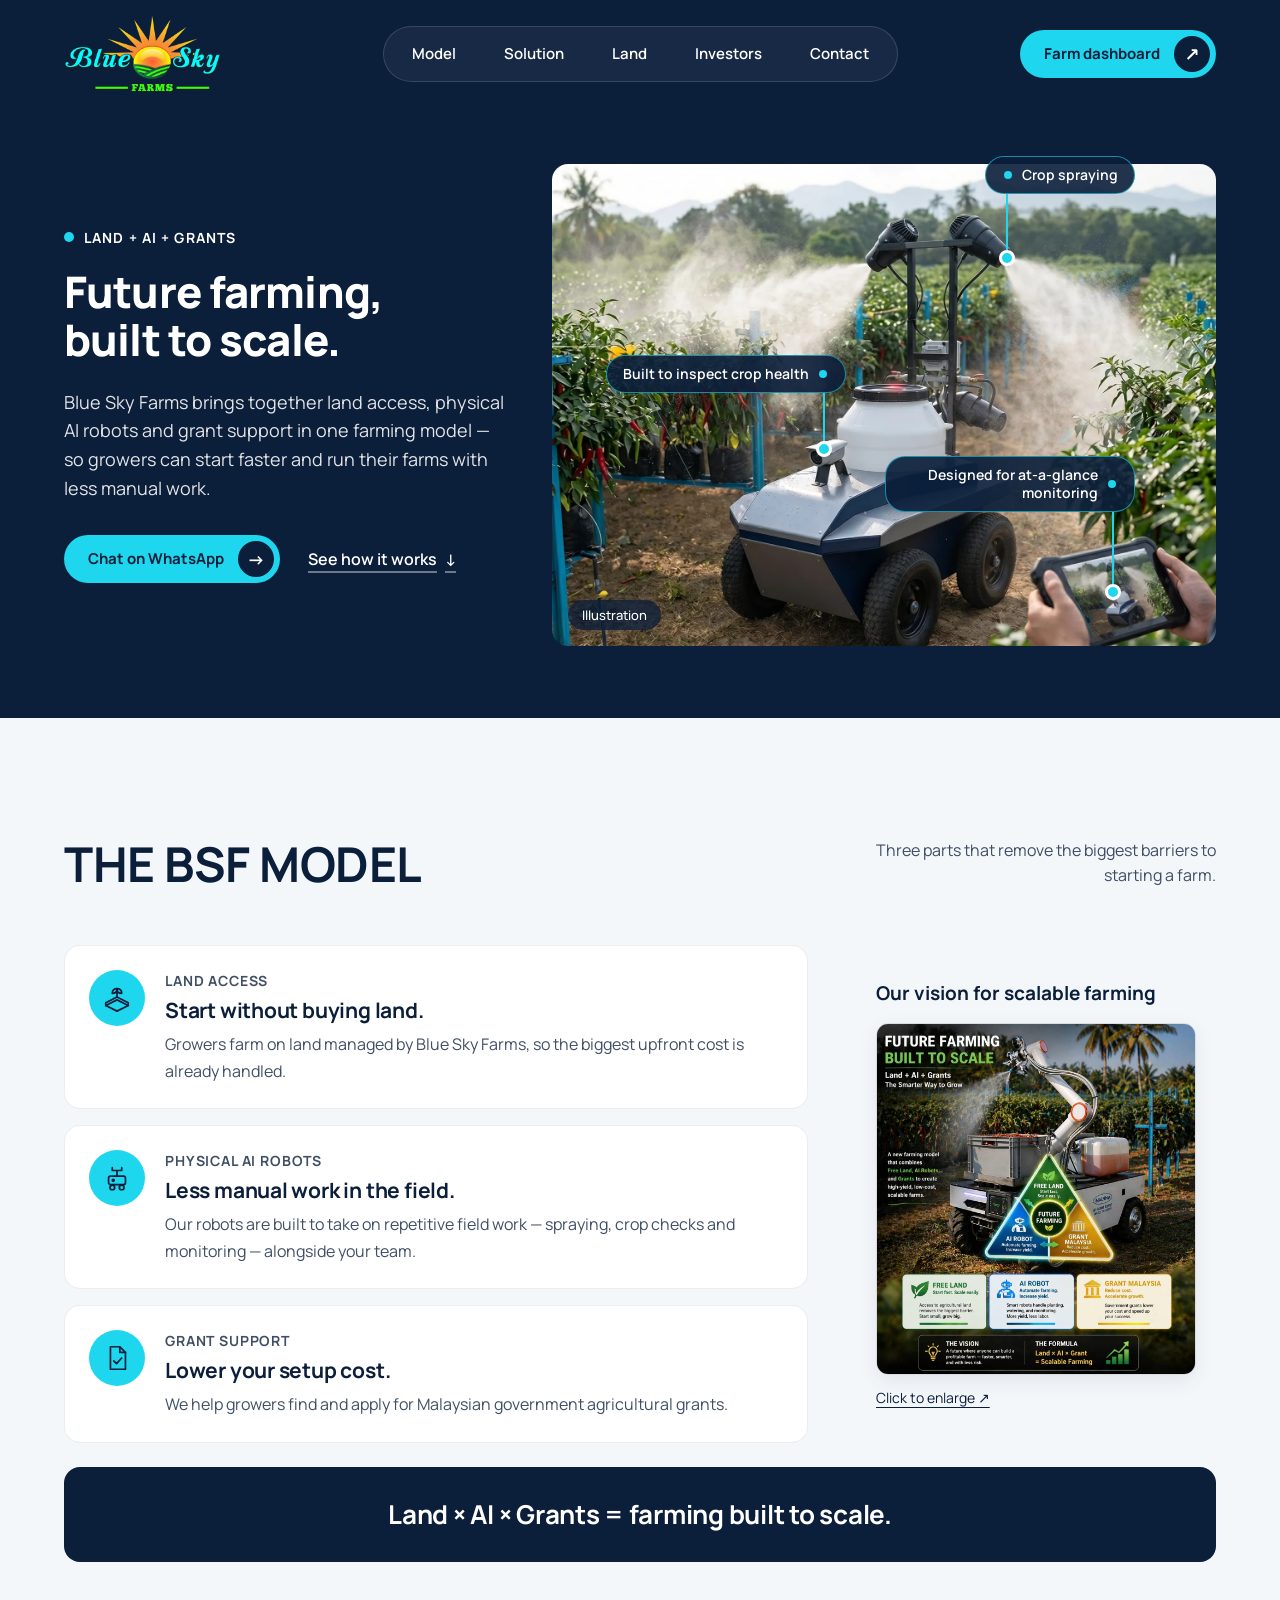
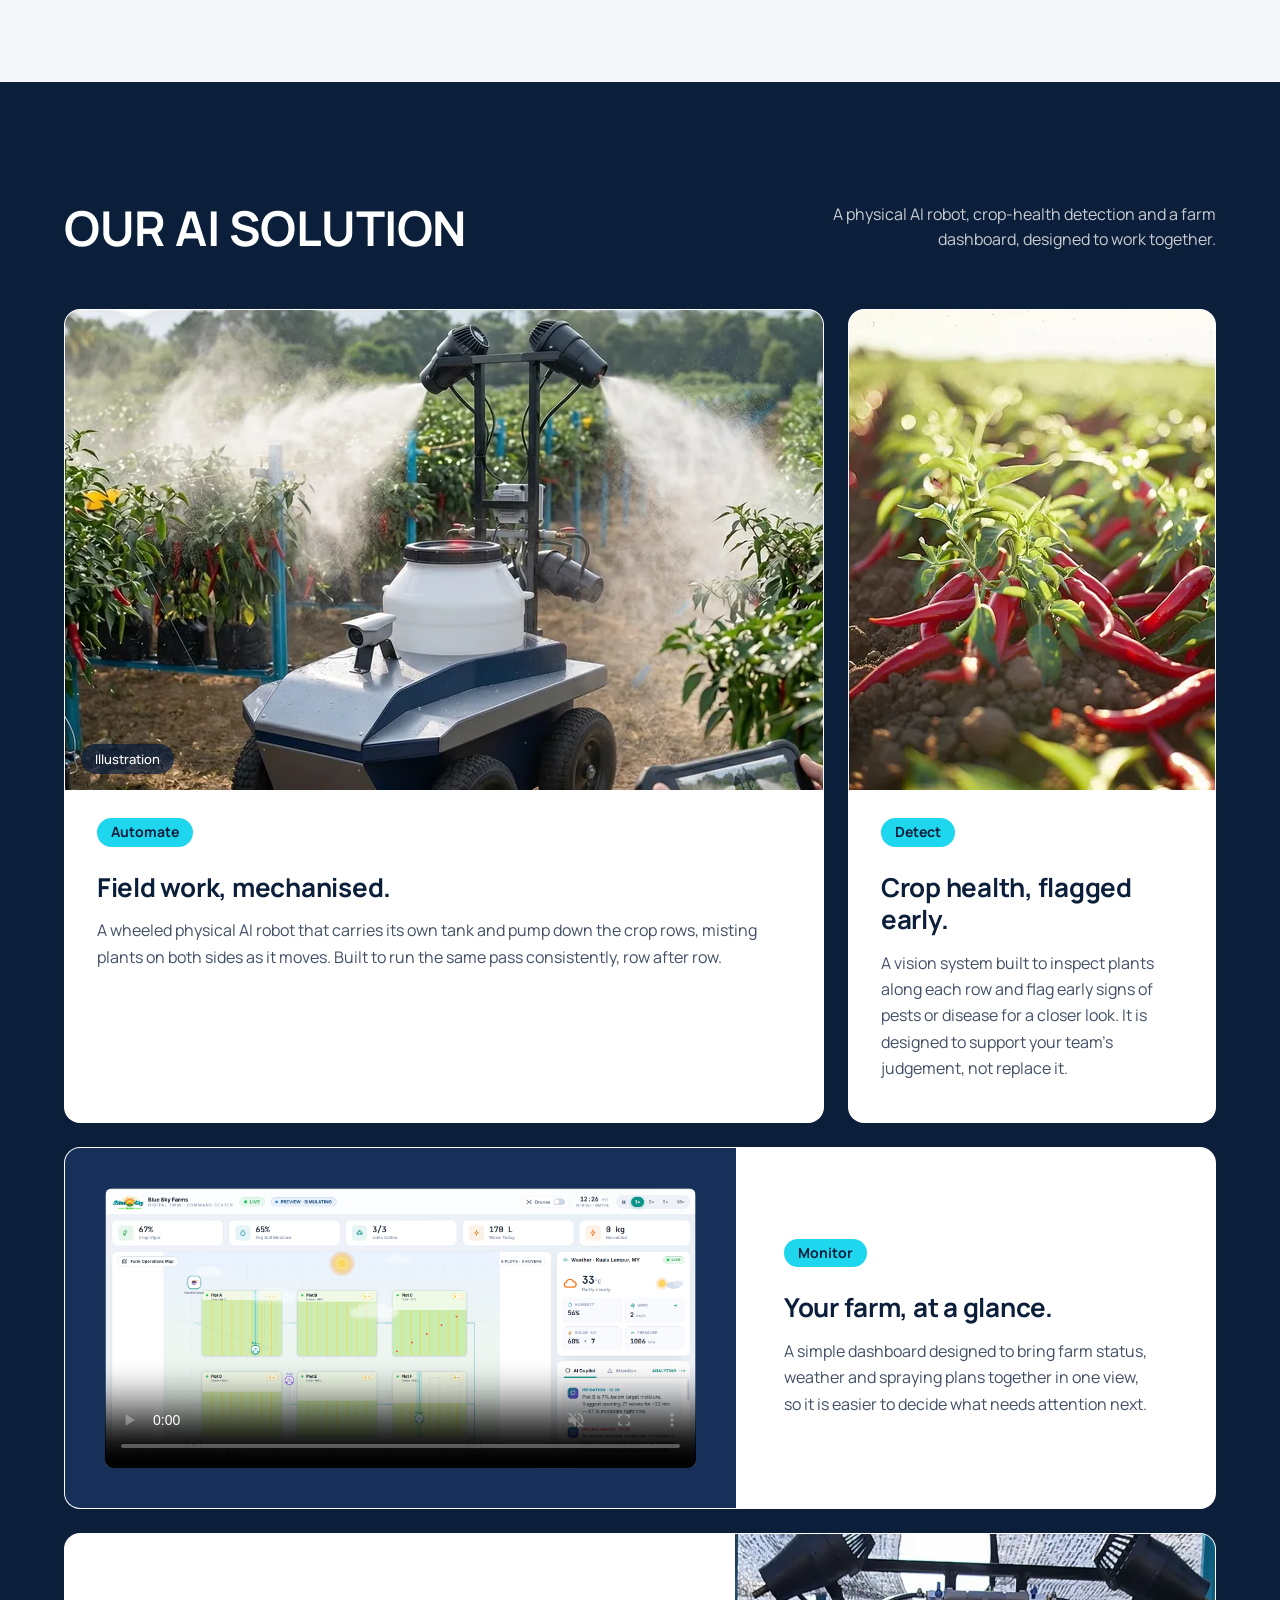
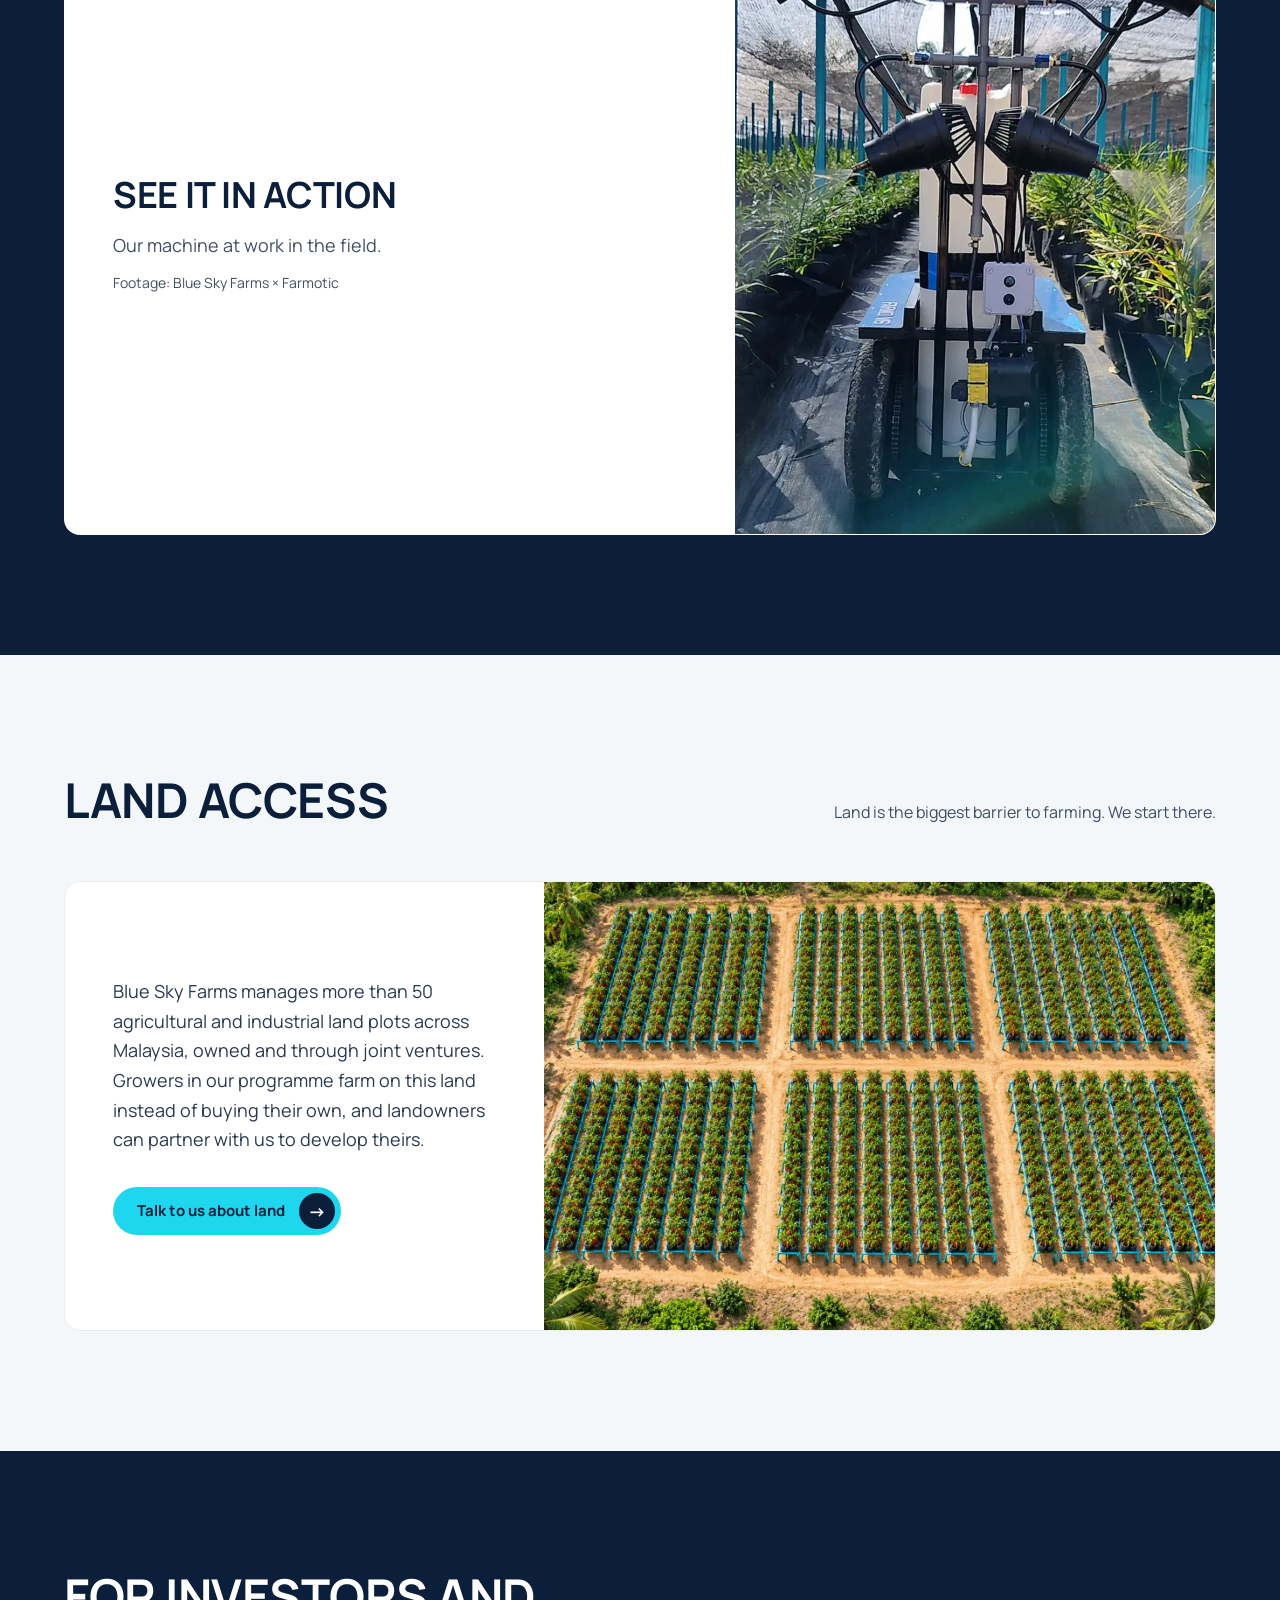
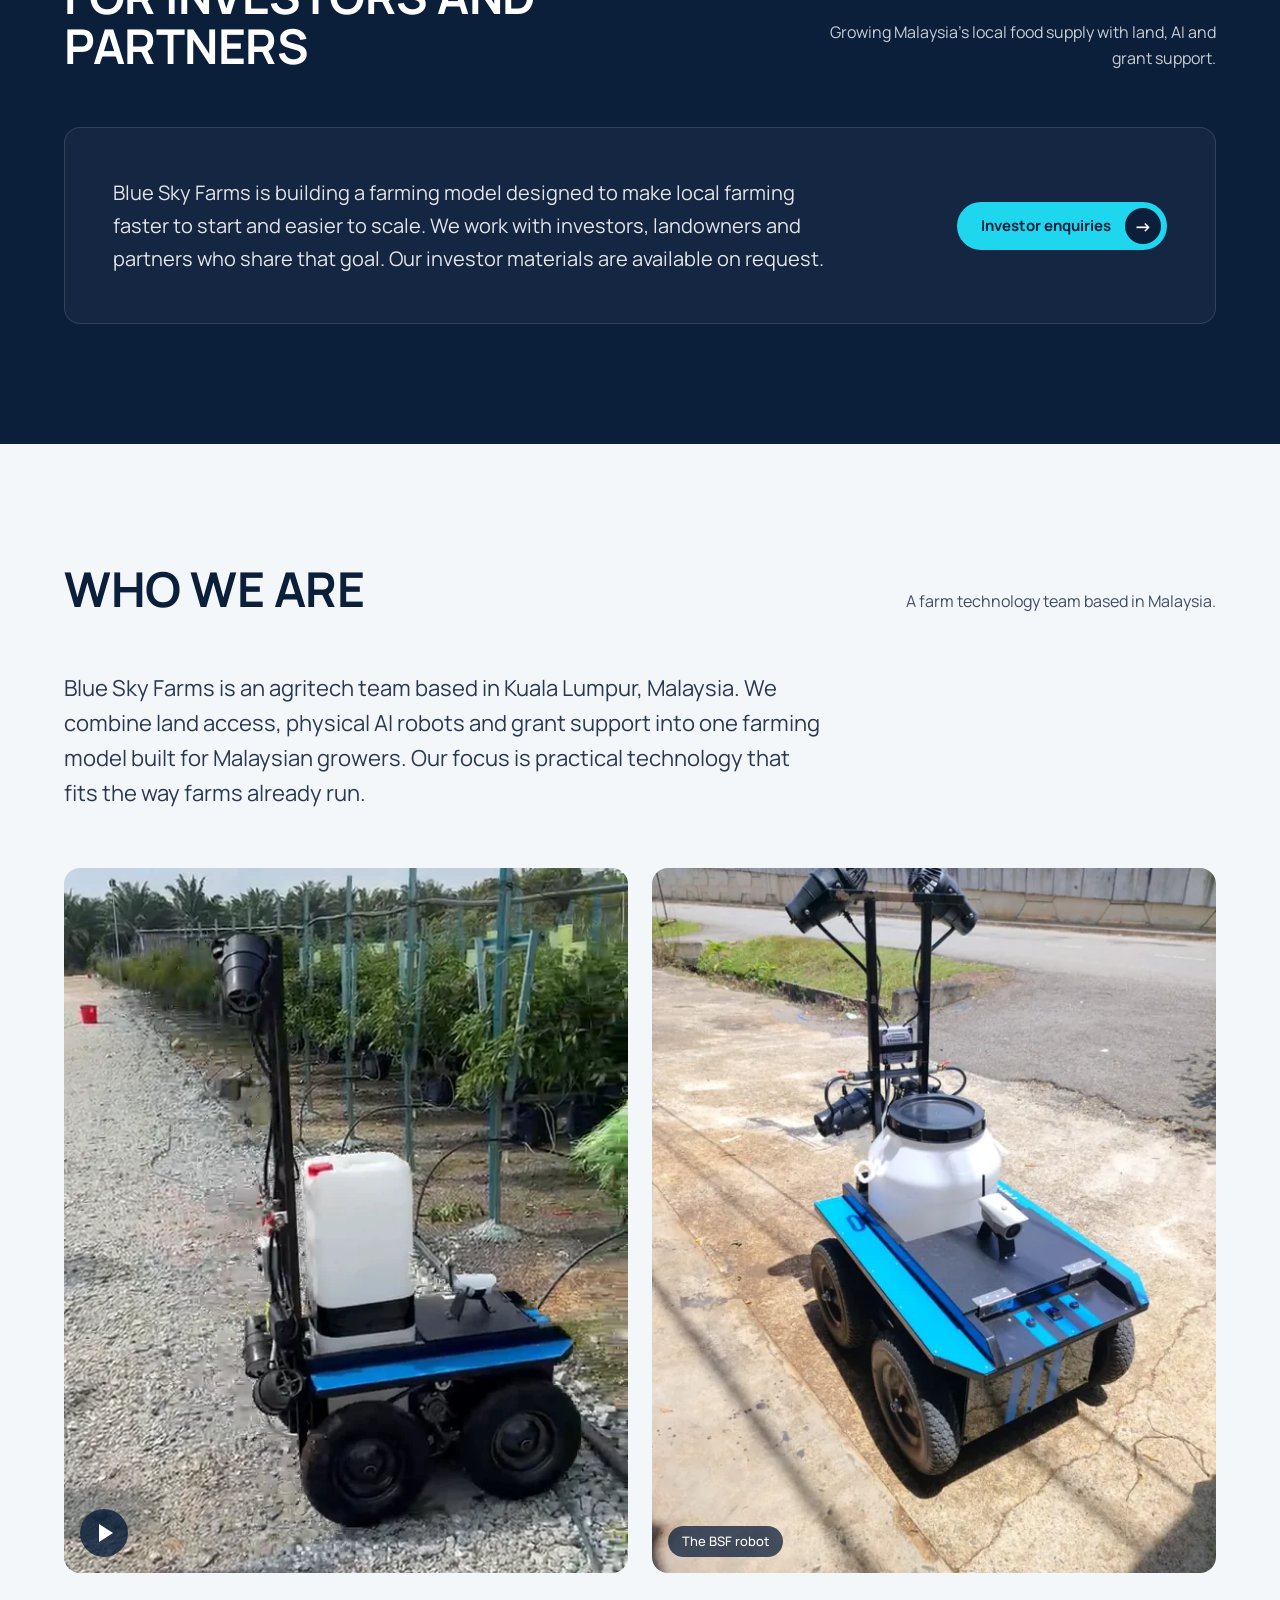
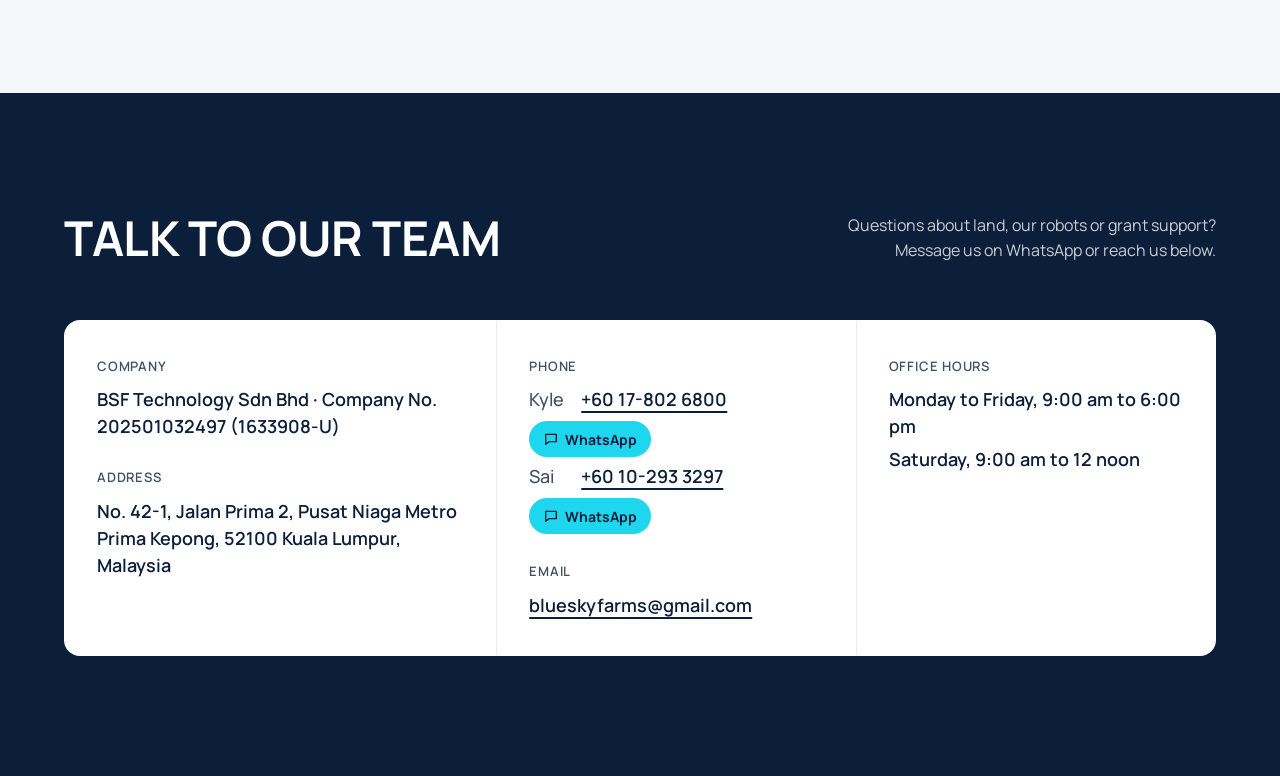
==== commit 2dc90945: "Add original poster beside stacked model cards" ====
--- a/site/index.html
+++ b/site/index.html
@@ -82,6 +82,7 @@
           <p class="section__desc">Three parts that remove the biggest barriers to starting a farm.</p>
         </div>
 
+        <div class="model-layout">
         <ul class="model">
           <li class="model__card">
             <span class="model__icon"><svg viewBox="0 0 32 32" aria-hidden="true"><path d="M4 24 16 18l12 6-12 6z"/><path d="M4 24v-3l12-6 12 6v3"/><path d="M16 15V6m0 0c-3 0-5 2-5 5 3 0 5-2 5-5zm0 0c3 0 5 2 5 5-3 0-5-2-5-5z"/></svg></span>
@@ -102,6 +103,14 @@
             <p class="model__body">We help growers find and apply for Malaysian government agricultural grants.</p>
           </li>
         </ul>
+        <figure class="model-poster">
+          <h3 class="model-poster__title">Our vision for scalable farming</h3>
+          <a href="assets/farming-vision-original.webp" target="_blank" rel="noopener" aria-label="Enlarge the original farming vision poster (opens in a new tab)">
+            <img src="assets/farming-vision-original.webp" alt="Future farming, built to scale: original poster describing Free Land, AI Robots and Malaysian grants, with the farming model, vision and formula" width="1163" height="1280" loading="lazy">
+            <span class="model-poster__link">Click to enlarge ↗</span>
+          </a>
+        </figure>
+        </div>
 
         <p class="model__formula">Land × AI × Grants = farming built to scale.</p>
       </div>
--- a/site/styles.css
+++ b/site/styles.css
@@ -1355,3 +1355,23 @@
   object-fit: contain;
   border-radius: 8px;
 }
+
+/* Stacked model cards beside a compact original poster. */
+.model-layout { display: grid; grid-template-columns: minmax(0, 1fr) minmax(0, 360px); gap: 48px; align-items: center; }
+.model-layout .model { grid-template-columns: minmax(0, 1fr); gap: 16px; }
+.model-layout .model__card { display: grid; grid-template-columns: 56px minmax(0, 1fr); column-gap: 20px; padding: 24px; }
+.model-layout .model__icon { grid-column: 1; grid-row: 1 / 4; margin-bottom: 0; }
+.model-layout .model__name, .model-layout .model__line, .model-layout .model__body { grid-column: 2; }
+.model-layout .model__line { font-size: 21px; margin: 6px 0 8px; }
+.model-poster { margin: 0; width: 100%; max-width: 320px; justify-self: center; }
+.model-poster__title { margin: 0 0 16px; font-size: 19px; line-height: 1.4; color: var(--navy); }
+.model-poster a { display: block; text-decoration: none; }
+.model-poster img { width: 100%; height: auto; border-radius: 12px; border: 1px solid rgba(11,30,58,.12); box-shadow: 0 6px 20px rgba(11,30,58,.08); }
+.model-poster__link { display: block; margin-top: 12px; color: var(--navy); font-size: 14px; text-decoration: underline; text-underline-offset: 4px; }
+@media (max-width: 900px) {
+  .model-layout { grid-template-columns: minmax(0, 1fr); gap: 32px; }
+}
+@media (max-width: 480px) {
+  .model-layout .model__card { grid-template-columns: 44px minmax(0, 1fr); column-gap: 14px; padding: 20px; }
+  .model-layout .model__icon { width: 44px; height: 44px; }
+}
